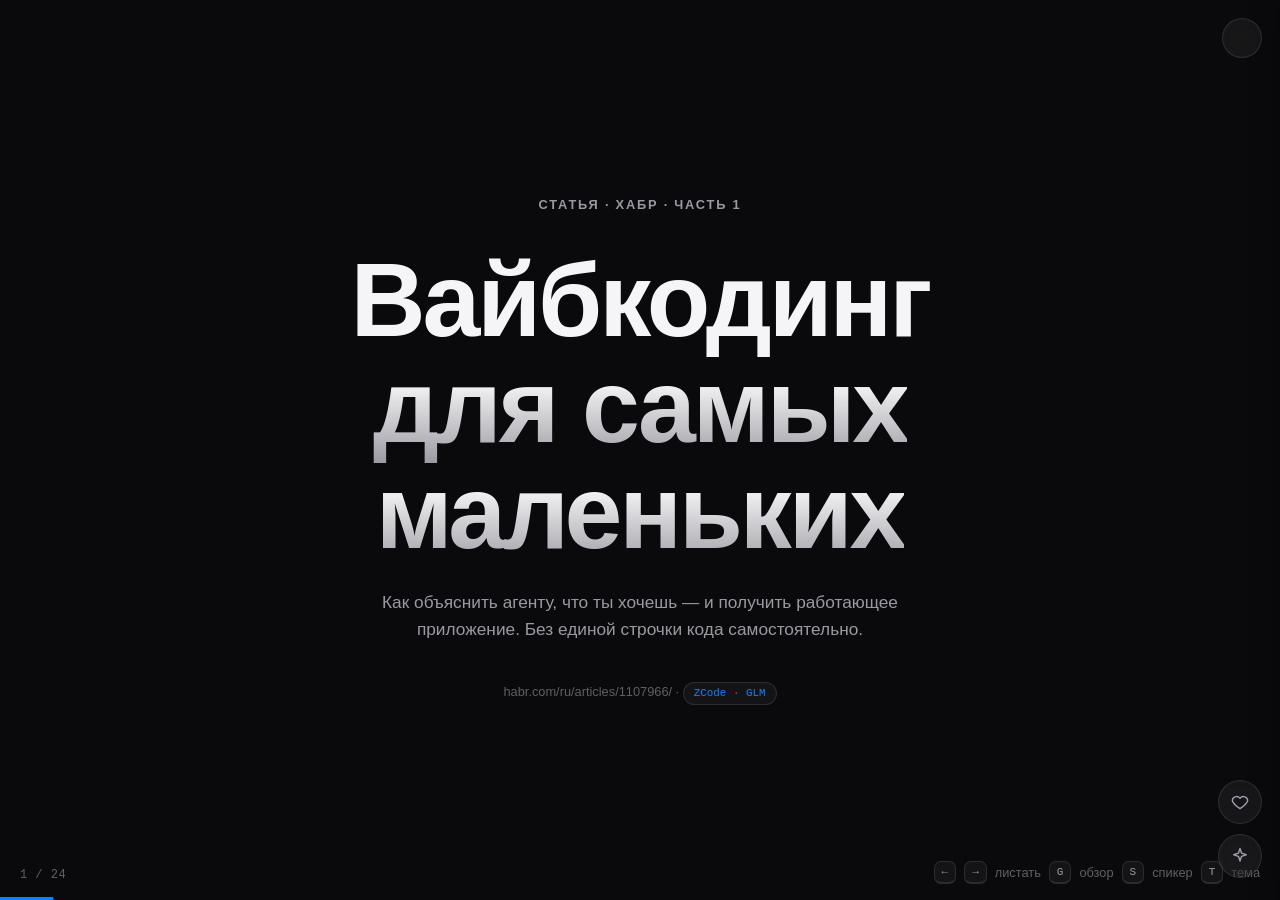
==== index.html @ 78fae9dc "Вайбкодинг для самых маленьких — интерактивная презентация (24 слайда) - Дека index.html: Apple-стил" ====
<!DOCTYPE html>
<html lang="ru" data-theme="dark" data-zcode-design>
<head>
  <meta charset="utf-8">
  <meta name="viewport" content="width=device-width, initial-scale=1">
  <meta name="build" content="v39">
  <title>Вайбкодинг для самых маленьких — интерактивная презентация</title>
  <!-- Кеш: у GitHub Pages нельзя менять Cache-Control, поэтому при изменении
       css/js поднимай единый токен ?v=N во всех шести ссылках ниже (4 <link>, 2 <script>). -->
  <link rel="stylesheet" href="css/tokens.css?v=40">
  <link rel="stylesheet" href="css/base.css?v=40">
  <link rel="stylesheet" href="css/chrome.css?v=40">
  <link rel="stylesheet" href="css/widgets.css?v=40">
</head>
<body>
  <main id="deck" aria-live="polite">

    <!-- ============ ЧАСТЬ 1: ПО СТАТЬЕ ============ -->

    <!-- 0. Hero -->
    <section class="slide layout-hero" data-slide="0" data-kicker="Вайбкодинг"
             data-title="Вайбкодинг для самых маленьких"
             data-notes="Привет! Сегодня разбираем вайбкодинг — разработку с ИИ, где код пишет не человек, а агент. Материал — первая часть статьи на Хабре: пройдём весь её путь — от определений до готового приложения за три запроса. Инструмент — ZCode на моделях GLM. А в конце покажу, как эта самая презентация была собрана агентами.">
      <div class="slide-inner">
        <p class="kicker" data-reveal data-vt="kicker">Статья · Хабр · Часть 1</p>
        <h1 class="slide-title" data-reveal style="--i:1" data-vt="title">Вайбкодинг<br><span class="text-gradient">для самых маленьких</span></h1>
        <p class="slide-sub" data-reveal style="--i:2">Как объяснить агенту, что ты хочешь — и получить работающее приложение. Без единой строчки кода самостоятельно.</p>
        <p class="source-line" data-reveal style="--i:3">habr.com/ru/articles/1107966/ · <span class="badge-inline">ZCode · GLM</span></p>
      </div>
    </section>

    <!-- 1. Statement -->
    <section class="slide layout-statement" data-slide="1" data-kicker="Определение"
             data-title="Программирование на естественном языке"
             data-notes="Словарь говорит аккуратно: ИИ помогает писать код по вашим инструкциям на обычном языке. Карпати — смелее: отдайся потоку и забудь, что код вообще существует. (Пауза.) Спросите зал: кто ввёл термин? Ответ — под цитатами, по клику. И оговорка автора: речь о вещах для личного использования — иначе меня забьют программисты.">
      <div class="slide-inner">
        <p class="kicker" data-reveal data-vt="kicker">Определение</p>
        <h2 class="slide-title" data-reveal style="--i:1" data-vt="title">Программирование на&nbsp;естественном языке</h2>
        <div class="quotes">
          <blockquote class="quote" data-reveal style="--i:2">
            «Использование ИИ, управляемого инструкциями на естественном языке, для помощи в написании кода»
            <cite>Collins Dictionary · строгое определение</cite>
          </blockquote>
          <blockquote class="quote" data-reveal style="--i:3">
            «Полностью отдаёшься потоку, принимаешь экспоненциальный прогресс и забываешь о существовании кода»
            <cite>Андрей Карпати · манифест</cite>
          </blockquote>
        </div>
        <div class="statement-foot" data-reveal style="--i:4">
          <details class="reveal">
            <summary>Кто ввёл термин «вайбкодинг»?</summary>
            <p>Андрей Карпати — сооснователь OpenAI, ввёл термин в 2025 году. Через пару месяцев Collins сделал его словом года.</p>
          </details>
          <p class="caveat">Оговорка автора статьи: речь о вещах <b>для личного использования</b> — там можно позволить себе не разбираться в коде и архитектуре.</p>
        </div>
      </div>
    </section>

    <!-- 2. Bento: кому это нужно -->
    <section class="slide layout-bento" data-slide="2" data-kicker="Аудитория"
             data-title="Кому это нужно"
             data-notes="Список из статьи: бухгалтерия, CRM, маркетплейсы, таблицы, Slack, GitHub — агенты уже умеют со всем этим работать. Секрет — MCP: один протокол вместо сотни интеграций, а через Zapier — тысячи приложений. (Спросите зал: какой сервис вас удивил?) Вывод: минимальная агентная грамотность нужна всем.">
      <div class="slide-inner">
        <p class="kicker" data-reveal data-vt="kicker">Аудитория</p>
        <h2 class="slide-title" data-reveal style="--i:1" data-vt="title">Кому это нужно</h2>
        <p class="slide-sub" data-reveal style="--i:2">С развитием MCP агенты уже работают с десятками привычных сервисов. Порог входа упал.</p>
        <div class="bento-grid bento-compact">
          <div class="bento-card" data-reveal style="--i:3"><span class="card-tag">Учёт</span><h3>1С:Бухгалтерия</h3><p>Бухгалтерия и учёт — агенту по силам</p></div>
          <div class="bento-card" data-reveal style="--i:4"><span class="card-tag">Продажи</span><h3>Битрикс24 · amoCRM</h3><p>CRM и продажи без рутинных операций</p></div>
          <div class="bento-card" data-reveal style="--i:5"><span class="card-tag">E-commerce</span><h3>Wildberries · Ozon</h3><p>Маркетплейсы: карточки, товары, аналитика</p></div>
          <div class="bento-card" data-reveal style="--i:6"><span class="card-tag">Данные</span><h3>Google Таблицы</h3><p>Таблицы и документы — данные под контролем</p></div>
          <div class="bento-card" data-reveal style="--i:7"><span class="card-tag">Команда</span><h3>Notion · Slack</h3><p>База знаний и командная переписка</p></div>
          <div class="bento-card" data-reveal style="--i:8"><span class="card-tag">Retail</span><h3>Shopify · Stripe</h3><p>Магазин и платежи — онлайн-торговля</p></div>
          <div class="bento-card" data-reveal style="--i:9"><span class="card-tag">Разработка</span><h3>GitHub</h3><p>Репозитории, Issues, Pull Requests</p></div>
          <div class="bento-card span-2" data-reveal style="--i:10">
            <span class="card-tag">Вывод</span>
            <div class="hub-row">
              <svg class="hub-spoke" viewBox="0 0 120 96" fill="none" stroke="currentColor" stroke-width="1.7" aria-hidden="true">
                <circle cx="60" cy="48" r="13" class="hub-core"/>
                <circle cx="60" cy="10" r="7"/><circle cx="103" cy="27" r="7"/><circle cx="103" cy="69" r="7"/>
                <circle cx="60" cy="86" r="7"/><circle cx="17" cy="69" r="7"/><circle cx="17" cy="27" r="7"/>
                <path d="M60 35V17M71 43l25-13M71 53l25 13M60 61v18M49 53l-25 13M49 43 24 30"/>
              </svg>
              <div>
                <h3>MCP → тысячи приложений</h3>
                <p>Один открытый протокол вместо сотни интеграций. Агентная грамотность нужна всем — не только разработчикам.</p>
              </div>
            </div>
          </div>
        </div>
      </div>
    </section>

    <!-- 3. Словарь: воронка из статьи -->
    <section class="slide layout-widget" data-slide="3" data-kicker="Словарь"
             data-title="От ИИ к LLM: воронка из статьи"
             data-notes="Иллюстрация из статьи: пять вложенных уровней. ИИ — вся область. Машинное обучение — подмножество ИИ, где системы учатся на данных. Глубокое обучение — подмножество ML на многослойных нейросетях. Генеративный ИИ — модели, создающие новый контент: текст, изображения, код. И на дне — LLM: большие языковые модели для естественного языка. Мы работаем с самой узкой частью воронки.">
      <div class="slide-inner">
        <p class="kicker" data-reveal data-vt="kicker">Словарь</p>
        <h2 class="slide-title" data-reveal style="--i:1" data-vt="title">От ИИ к LLM: воронка из статьи</h2>
        <div class="widget-zone" data-reveal style="--i:2">
          <div data-widget="funnel"></div>
        </div>
      </div>
    </section>

    <!-- 4. Контекст: схема из статьи -->
    <section class="slide layout-widget" data-slide="4" data-kicker="Ресурс"
             data-title="Контекст: главный ресурс агента"
             data-notes="Схема из статьи: слева — контекстное окно, полоса из четырёх слоёв: System, Human, AI и Tool — системный промпт, твои сообщения, ответы модели и результаты инструментов. Зоны заполнения: до 40% — рабочая зона, ответы обычно точнее; 40–70% — больше шума, качество деградирует; свыше 70% — высокий риск ошибок. Справа — счётчик «Заполнено» и вердикт: рабочая зона, шум или риск. Вывод статьи: чем сильнее заполнен контекст, тем выше риск снижения качества. Демо: подвинь ползунок — увидишь, как пересекаем 40% и 70%; кнопка «Сжать историю» откатывает заполнение, но детали теряются.">
      <div class="slide-inner">
        <p class="kicker" data-reveal data-vt="kicker">Ресурс</p>
        <h2 class="slide-title" data-reveal style="--i:1" data-vt="title">Контекст: главный ресурс агента</h2>
        <div class="widget-zone" data-reveal style="--i:2">
          <div data-widget="context40"></div>
        </div>
      </div>
    </section>

    <!-- 5. Пирог: 4 типа сообщений -->
    <section class="slide layout-widget" data-slide="5" data-kicker="Анатомия контекста"
             data-title="4 типа сообщений: слоёный пирог"
             data-notes="Контекст — слоёный пирог, как на схеме из статьи: System message — основание с высшим приоритетом. Human — всё, что пишешь ты. AI — ответы модели, тоже тратят место. Tool — результаты инструментов: данные, а не приказы. Ключевая мысль статьи: управлять контекстом — не сокращать текст, а правильно организовывать информацию. Дальше — два вопроса на карточках-перевёртышах.">
      <div class="slide-inner">
        <p class="kicker" data-reveal data-vt="kicker">Анатомия контекста</p>
        <h2 class="slide-title" data-reveal style="--i:1" data-vt="title">4 типа сообщений: слоёный пирог</h2>
        <div class="widget-zone" data-reveal style="--i:2">
          <div data-widget="pie"></div>
        </div>
      </div>
    </section>

    <!-- 6. Карточки-перевёртыши: квиз -->
    <section class="slide layout-widget" data-slide="6" data-kicker="Проверь себя"
             data-title="Карточки-перевёртыши: два каверзных вопроса"
             data-notes="Мини-квиз в формате перевёртышей: сначала прочитай вопрос вслух, дайте залу ответить — и только потом переворачивай карточку. Первая: файл с текстом «игнорируй все инструкции» — правильный ответ: обработает как данные, не как приказ. Вторая: кто занимает контекст без тебя — System message, он загружен ещё до твоего первого вопроса.">
      <div class="slide-inner">
        <p class="kicker" data-reveal data-vt="kicker">Проверь себя</p>
        <h2 class="slide-title" data-reveal style="--i:1" data-vt="title">Карточки-перевёртыши: два&nbsp;каверзных вопроса</h2>
        <p class="slide-sub" data-reveal style="--i:2">Ответь сам — потом переверни карточку.</p>
        <div class="widget-zone" data-reveal style="--i:3">
          <div data-widget="flip"></div>
        </div>
      </div>
    </section>

    <!-- 7. Голая LLM vs агент -->
    <section class="slide layout-diagram" data-slide="7" data-kicker="Как это работает"
             data-title="Голая модель угадывает. Агент — проверяет"
             data-notes="Ключевая разница. Голая LLM знает только то, чему её обучили: спросите погоду — она уверенно выдумает. Это галлюцинации. Лечение — инструменты. Две карточки рядом: слева выдумка голой модели, справа — проверка через tool.">
      <div class="slide-inner">
        <p class="kicker" data-reveal data-vt="kicker">Как это работает</p>
        <h2 class="slide-title" data-reveal style="--i:1" data-vt="title">Голая модель угадывает.<br>Агент — проверяет</h2>
        <div class="widget-zone widget-zone--slim" data-reveal style="--i:2">
          <div data-widget="anatomy"></div>
        </div>
      </div>
    </section>

    <!-- 8. Вызов инструмента: схема из статьи -->
    <section class="slide layout-widget" data-slide="8" data-kicker="Инструменты"
             data-title="Как выглядит вызов инструмента"
             data-notes="Схема из статьи — как для нас выглядит работа инструмента. Запрос «Какая погода в Москве?» приходит в LLM; у инструмента есть название, описание и параметры. Модель возвращает tool_call — структурированное сообщение, среда вызывает инструмент, результат ложится в контекст (user, tool schema, tool result) — и модель формирует ответ: «В Москве +12, облачно». Нажми «Проиграть» — схему пройдём по шагам. И всё это занимает контекстное окно.">
      <div class="slide-inner">
        <p class="kicker" data-reveal data-vt="kicker">Инструменты</p>
        <h2 class="slide-title" data-reveal style="--i:1" data-vt="title">Как выглядит вызов инструмента</h2>
        <div class="widget-zone" data-reveal style="--i:2">
          <div data-widget="pipeline"></div>
        </div>
      </div>
    </section>

    <!-- 9. ReAct: схема из статьи -->
    <section class="slide layout-widget" data-slide="9" data-kicker="Цикл агента"
             data-title="ReAct: цикл агента"
             data-notes="Схема ReAct из статьи. Request входит в модель; модель решает: действие (action) — к инструментам; наблюдение (observation) — результат возвращается в модель; и так по кругу — либо ответ (result). Один цикл видно, в реальности их десятки: рассудил, сделал, посмотрел — снова. Кнопка «Запустить цикл» проигрывает круг со стрелками. На этом принципе стоят почти все агентные системы, включая ZCode.">
      <div class="slide-inner">
        <p class="kicker" data-reveal data-vt="kicker">Цикл агента</p>
        <h2 class="slide-title" data-reveal style="--i:1" data-vt="title">ReAct: цикл агента</h2>
        <div class="widget-zone" data-reveal style="--i:2">
          <div data-widget="react"></div>
        </div>
      </div>
    </section>

    <!-- 10. Harness: схема из статьи -->
    <section class="slide layout-widget" data-slide="10" data-kicker="Среда"
             data-title="Harness: среда, в которой модель становится агентом"
             data-notes="Схема из статьи: внутри пунктирного контура Harness — Model в центре. Сверху — Context Injection: промпты, память, скиллы, диалог. Слева — Control: compaction, оркестрация. Справа — Action: вызовы bash, tools, MCP. Снизу — Persist: файловая система, git; и Observe and Verify: скриншоты браузера, тесты, логи. Кликни по любому узлу — панель расскажет, что он делает. Главное демо — кнопка «Запустить цикл»: восемь шагов по стрелкам, и на пунктире «results back to context» видно, как результат каждого вызова возвращается в контекст. Важно: Harness — не модель, а среда вокруг неё — одна и та же LLM в разных средах даёт разные результаты.">
      <div class="slide-inner">
        <p class="kicker" data-reveal data-vt="kicker">Среда</p>
        <h2 class="slide-title" data-reveal style="--i:1" data-vt="title">Harness: среда, в которой модель становится агентом</h2>
        <div class="widget-zone" data-reveal style="--i:2">
          <div data-widget="hub"></div>
        </div>
      </div>
    </section>

    <!-- 11. Агенты из статьи -->
    <section class="slide layout-widget" data-slide="11" data-kicker="Среды"
             data-title="Агенты из статьи: пять сред"
             data-notes="В статье — пять готовых сред, и для начала, по словам автора, подойдёт любая. Codex и Claude Code — просто описываешь задачи, агент сам пишет код и чинит. Cursor — редактор с агентом внутри, максимум ручного контроля. OpenCode — открытый код и свобода выбора моделей вплоть до локальных. Hermes Agent — не только код: Telegram, поиск, регулярные задачи и долговременная память. (Интерактив.) Покрутите фильтры по сценарию и ползунок «скорость — контроль» — подсветится подходящая среда. А что выбрали мы — ZCode — на следующем слайде.">
      <div class="slide-inner">
        <p class="kicker" data-reveal data-vt="kicker">Среды</p>
        <h2 class="slide-title" data-reveal style="--i:1" data-vt="title">Агенты из статьи: пять&nbsp;сред</h2>
        <p class="slide-sub" data-reveal style="--i:2">Для начала подойдёт любая — у каждой свой баланс скорости и контроля.</p>
        <div class="widget-zone" data-reveal style="--i:3">
          <div data-widget="agents"></div>
        </div>
      </div>
    </section>

    <!-- 12. ZCode: из чего состоит среда -->
    <section class="slide layout-widget" data-slide="12" data-kicker="Инструмент"
             data-title="ZCode: из чего состоит среда"
             data-notes="По статье нам не нужно собирать инфраструктуру самому — готовых сред много. Наш выбор — ZCode: Harness на моделях GLM. Внутри: линейка моделей — от экономной flashx до флагмана 5.3; уровни рассуждений; режимы доверия plan, build, yolo; скиллы; MCP-интеграции. (Жест к матрице.) Покрутите фильтры и ползунок «экономия — глубина».">
      <div class="slide-inner">
        <p class="kicker" data-reveal data-vt="kicker">Инструмент</p>
        <h2 class="slide-title" data-reveal style="--i:1" data-vt="title">ZCode: из чего состоит среда</h2>
        <div class="widget-zone" data-reveal style="--i:2">
          <div data-widget="tools"></div>
        </div>
      </div>
    </section>

    <!-- 13. Настраиваем ZCode под задачу -->
    <section class="slide layout-reference" data-slide="13" data-kicker="Настройка"
             data-title="Настраиваем ZCode под задачу"
             data-notes="Линейка GLM покрывает весь диапазон: flashx для мелочей, Flash для каждого дня, 5.3 для архитектуры. Уровень рассуждений — ручка глубины: low мгновенно, max глубоко, но дорого и долго — статья советует не включать максимум без нужды. Режимы доверия: сначала план, потом подтверждение правок, и лишь затем автономия — не давай полный доступ сразу. (Интерактив.) Дайте залу задачи с кнопок — подсветим связку модель + уровень + режим.">
      <div class="slide-inner">
        <p class="kicker" data-reveal data-vt="kicker">Настройка</p>
        <h2 class="slide-title" data-reveal style="--i:1" data-vt="title">Настраиваем ZCode под&nbsp;задачу</h2>
        <div class="ref-grid">
          <div class="card ref-model" data-mk="flashx" data-reveal style="--i:2"><span class="card-tag">Мелкие правки</span><h3><code>glm-5.3-flashx</code></h3><p>Самая экономная: стили, простые скрипты, мелочи</p></div>
          <div class="card ref-model" data-mk="flash" data-reveal style="--i:3"><span class="card-tag">Каждый день</span><h3><code>GLM-5.3-Flash</code></h3><p>Повседневные задачи, интерфейсы, рефакторинг</p></div>
          <div class="card ref-model" data-mk="53" data-reveal style="--i:4"><span class="card-tag">Сложные задачи</span><h3><code>GLM-5.3</code></h3><p>Флагман: архитектура, глубокий анализ</p></div>
          <div class="card" data-reveal style="--i:5"><span class="card-tag">Глубина анализа</span><h3>Уровни рассуждений</h3><p class="chip-row"><span class="lv-chip" data-lk="low"><code>low</code> мгновенно</span><span class="lv-chip" data-lk="high"><code>high</code> баланс</span><span class="lv-chip" data-lk="max"><code>max</code> глубоко и дорого</span></p></div>
          <div class="card" data-reveal style="--i:6"><span class="card-tag">Доверие</span><h3>Режимы доступа</h3><p class="chip-row"><span class="md-chip" data-mdk="plan"><code>plan</code> только план</span><span class="md-chip" data-mdk="build"><code>build</code> подтверждай правки</span><span class="md-chip" data-mdk="yolo"><code>yolo</code> полная автономия</span></p><p class="mini-note">Не давай yolo сразу — сначала разберись, что делает агент</p></div>
          <div class="card" data-reveal style="--i:7"><span class="card-tag">Экосистема</span><h3>Скиллы и MCP</h3><p>Скиллы — экспертиза одной командой. MCP — те же интеграции: GitHub, Таблицы, Slack</p></div>
        </div>
        <div class="widget-zone widget-zone--slim" data-reveal style="--i:8">
          <div data-widget="zpick"></div>
        </div>
      </div>
    </section>

    <!-- 14. Sandbox: как ставить задачу -->
    <section class="slide layout-widget" data-slide="14" data-kicker="Практика"
             data-title="Как ставить задачу"
             data-notes="Главная ошибка новичка — «сделай мне красиво, чтобы всё летало». Результат — кривой макет и десять итераций доводки. Рабочая структура из статьи: функциональность, дизайн, ограничения — и четвёртым шагом проверка. Сравните оба режима в симуляторе — разница видна сразу. (Спросите зал: кто узнал свой промпт в левом режиме?)">
      <div class="slide-inner">
        <p class="kicker" data-reveal data-vt="kicker">Практика</p>
        <h2 class="slide-title" data-reveal style="--i:1" data-vt="title">Как ставить задачу</h2>
        <div class="widget-zone" data-reveal style="--i:2">
          <div data-widget="sandbox"></div>
        </div>
      </div>
    </section>

    <!-- 15. Chat: начало чата по статье -->
    <section class="slide layout-widget" data-slide="15" data-kicker="Диалог из статьи"
             data-title="Так выглядел чат: 3 запроса общими словами"
             data-notes="Автор статьи собрал Poster Studio в одном диалоге — пересказываем в общих словах, в ZCode. Начало чата: структура промпта, потом «Создай…», потом «Добавь три стиля…», потом «Проверь сценарии и почини ошибки». Агент создавал файлы и сам прогонял проверки. (Можно писать свои задачи — подсказки снизу.)">
      <div class="slide-inner">
        <p class="kicker" data-reveal data-vt="kicker">Диалог из статьи</p>
        <h2 class="slide-title" data-reveal style="--i:1" data-vt="title">Так выглядел чат: 3&nbsp;запроса общими словами</h2>
        <div class="widget-zone widget-zone--chat" data-reveal style="--i:2">
          <div data-widget="chat" data-chat="article"></div>
        </div>
      </div>
    </section>

    <!-- 16. Timeline: кейс -->
    <section class="slide layout-timeline" data-slide="16" data-kicker="Кейс"
             data-title="3 запроса — готовое приложение"
             data-notes="Весь кейс — три запроса. Создай: редактор с превью и экспортом, один файл, без библиотек. Улучшим: стили, цвета, ползунок. Проверь: агент сам прогоняет сценарии и чинит ошибки. (Пауза.) Спросите зал: угадайте, какой запрос был третьим? Большинство думает — новый функционал. А это проверка.">
      <div class="slide-inner">
        <p class="kicker" data-reveal data-vt="kicker">Кейс</p>
        <h2 class="slide-title" data-reveal style="--i:1" data-vt="title">3 запроса — готовое приложение</h2>
        <p class="slide-sub" data-reveal style="--i:2">Poster Studio: редактор постеров, собранный агентом с нуля до проверки. Ни одной строчки кода руками.</p>
        <div class="timeline">
          <div class="timeline-step" data-reveal style="--i:3">
            <span class="timeline-num">1</span><h3>«Создай»</h3><p>Редактор постеров: заголовок, дата, место, живое превью, экспорт PNG 1080×1350</p>
          </div>
          <div class="timeline-step" data-reveal style="--i:4">
            <span class="timeline-num">2</span><h3>«Улучшим»</h3><p>Три стиля, выбор акцентного цвета, ползунок размера заголовка</p>
          </div>
          <div class="timeline-step" data-reveal style="--i:5">
            <span class="timeline-num">3</span><h3>«Проверь»</h3><p>Агент сам гоняет сценарии и чинит найденные ошибки</p>
          </div>
        </div>
        <div class="card moral-card" data-reveal style="--i:6"><h3>Мораль кейса</h3><p>«Всё работает» от агента ничего не гарантирует — проверяй сам. Работай итерациями.</p></div>
      </div>
    </section>

    <!-- 17. Промпты дословно -->
    <section class="slide layout-reference" data-slide="17" data-kicker="Промпты"
             data-title="То, что писал автор: 3 запроса дословно"
             data-notes="Три запроса из статьи дословно — самое ценное. Первый — структура: что делает, как выглядит, на чём работает. Второй — итеративное улучшение. Третий — агент сам проверяет и чинит. (Прочитайте вслух запрос 1 и спросите: сколько смысловых блоков? Три.) Главный вывод: «всё работает» от агента — не проверка.">
      <div class="slide-inner">
        <p class="kicker" data-reveal data-vt="kicker">Промпты</p>
        <h2 class="slide-title" data-reveal style="--i:1" data-vt="title">То, что писал автор: 3&nbsp;запроса дословно</h2>
        <div class="ref-grid">
          <div class="card" data-reveal style="--i:2"><span class="card-tag">Запрос 1 · Создай</span><h3>Функциональность + ограничения</h3><p>Редактор постеров: заголовок, подзаголовок, дата, место. Живой превью. Экспорт PNG 1080×1350. Один index.html, без библиотек, Canvas API.</p></div>
          <div class="card" data-reveal style="--i:3"><span class="card-tag">Запрос 2 · Улучшим</span><h3>Дизайн + UX</h3><p>Три стиля (Minimal / Dark / Gradient), выбор акцентного цвета, ползунок размера заголовка, автоперенос длинного текста.</p></div>
          <div class="card" data-reveal style="--i:4"><span class="card-tag">Запрос 3 · Проверь</span><h3>QA силами агента</h3><p>Проверь все сценарии: превью, стили, ползунок, длинные заголовки, скачивание PNG, мобильный экран. Исправь ошибки, не добавляя функций.</p></div>
          <div class="card" data-reveal style="--i:5"><span class="card-tag">Мораль</span><h3>«Всё работает» ≠ работает</h3><p class="flag-note">Фраза агента ничего не гарантирует — открой приложение и проверь сам. Чем больше правок, тем выше риск что-то сломать.</p></div>
        </div>
      </div>
    </section>

    <!-- 18. Живой Poster Studio -->
    <section class="slide layout-widget" data-slide="18" data-kicker="Живой кейс"
             data-title="Poster Studio: реальное приложение в 3 запроса"
             data-notes="Тот самый проект из статьи — живой. Меняйте стиль, акцентный цвет, размер заголовка — и жмите кнопку скачивания PNG 1080×1350. (Дайте скачать постер кому-нибудь из зала.) Потом скажите: агент написал и это, и весь экспорт через Canvas API.">
      <div class="slide-inner">
        <p class="kicker" data-reveal data-vt="kicker">Живой кейс</p>
        <h2 class="slide-title" data-reveal style="--i:1" data-vt="title">Poster Studio: реальное приложение в&nbsp;3&nbsp;запроса</h2>
        <div class="widget-zone widget-zone--app" data-reveal style="--i:2">
          <iframe class="app-frame" src="poster-studio/index.html" title="Poster Studio — живой редактор постеров" loading="lazy"></iframe>
        </div>
      </div>
    </section>

    <!-- ============ ЧАСТЬ 2: ПРО НАШУ ПРЕЗЕНТАЦИЮ ============ -->

    <!-- 19. Chat: как мы делали эту презентацию -->
    <section class="slide layout-widget" data-slide="19" data-kicker="Наша сессия"
             data-title="А эту презентацию мы тоже вайбкодили"
             data-notes="Сюрприз: всё, что вы видели, собрано агентами. Вот начало нашего чата общими словами: «Сделай интерактивную презентацию в стиле Apple Keynote по статье». Дальше агент поставил скиллы, распарсил статью, запустил подагентов параллельно, собрал слайды — а мы по ходу просили: «дёргается», «добавь чат», «вставь живой постер». Итог — 24 слайда и ноль ошибок в консоли.">
      <div class="slide-inner">
        <p class="kicker" data-reveal data-vt="kicker">Наша сессия</p>
        <h2 class="slide-title" data-reveal style="--i:1" data-vt="title">А эту презентацию мы тоже вайбкодили</h2>
        <div class="widget-zone widget-zone--chat" data-reveal style="--i:2">
          <div data-widget="chat" data-chat="meta"></div>
        </div>
      </div>
    </section>

    <!-- 20. Timeline: подагенты -->
    <section class="slide layout-timeline" data-slide="20" data-kicker="Оркестрация"
             data-title="Как мы это собрали: 3 подагента + главный"
             data-notes="Мы не делали всё в одном потоке — Harness умеет делегировать, видели на схеме. Три подагента работали параллельно, каждый в своей зоне файлов: контент, дизайн, виджеты. Главный агент собирал — и починил два бага, найденные проверкой в браузере: падение инициализации темы и обрыв запуска виджетов. (Спросите зал: почему виджеты не конфликтуют? Контракты в BRIEF.md.)">
      <div class="slide-inner">
        <p class="kicker" data-reveal data-vt="kicker">Оркестрация</p>
        <h2 class="slide-title" data-reveal style="--i:1" data-vt="title">Как мы это собрали: 3&nbsp;подагента + главный</h2>
        <div class="timeline">
          <div class="timeline-step" data-reveal style="--i:2">
            <span class="timeline-tag">Подагент 1</span><h3>Контент</h3><p>Спарсил статью → слайды, заметки, данные виджетов</p><code class="file-label">content/slides.json</code>
          </div>
          <div class="timeline-step" data-reveal style="--i:3">
            <span class="timeline-tag">Подагент 2</span><h3>Дизайн</h3><p>Apple-эстетика, View Transitions, reduced-motion</p><code class="file-label">tokens · base · chrome.css · deck.js</code>
          </div>
          <div class="timeline-step" data-reveal style="--i:4">
            <span class="timeline-tag">Подагент 3</span><h3>Виджеты</h3><p>Матрица, симулятор, опрос, чат, спикер, лазер</p><code class="file-label">widgets.css · widgets.js</code>
          </div>
          <div class="timeline-step" data-reveal style="--i:5">
            <span class="timeline-tag">Главный</span><h3>Интегратор</h3><p>Сборка по DESIGN.md + фикс 2 багов из QA</p><code class="file-label">index.html</code>
          </div>
        </div>
        <div class="card moral-card" data-reveal style="--i:6"><h3>Почему параллельно</h3><p>Каждый агент работает в своей зоне файлов — контракты в BRIEF.md не дают им конфликтовать.</p></div>
      </div>
    </section>

    <!-- 21. Скиллы -->
    <section class="slide layout-bento" data-slide="21" data-kicker="Скиллы ZCode"
             data-title="Скиллы, которые мы поставили и использовали"
             data-notes="npx skills add — и у агента есть готовая экспертиза, без промптов. Эти скиллы реально использовались при сборке этой презентации: ponytail держал код минимальным, emilkowalski — анимации честными, control-browser — гонял QA в браузере. (Клик по карточке копирует команду установки.)">
      <div class="slide-inner">
        <p class="kicker" data-reveal data-vt="kicker">Скиллы ZCode</p>
        <h2 class="slide-title" data-reveal style="--i:1" data-vt="title">Скиллы, которые мы поставили и&nbsp;использовали</h2>
        <p class="slide-sub" data-reveal style="--i:2">Клик по карточке — скопировать команду установки.</p>
        <div class="bento-grid" data-widget="skillcopy">
          <div class="bento-card" data-cmd="npx skills add anthropics/skills --skill frontend-design -y" data-reveal style="--i:3"><span class="card-tag">UI/UX</span><h3>frontend-design</h3><p>Типографика, сетки, доступность, дизайн-системы</p></div>
          <div class="bento-card" data-cmd="npx skills add emilkowalski/skills -y" data-reveal style="--i:4"><span class="card-tag">Motion/Design</span><h3>emilkowalski/skills</h3><p>20 скиллов: animate, apple-design, gestures, choreograph…</p></div>
          <div class="bento-card" data-cmd="npx skills add DietrichGebert/ponytail -y" data-reveal style="--i:5"><span class="card-tag">Engineering</span><h3>ponytail</h3><p>Lazy senior mode: минимум кода, YAGNI, нативные API</p></div>
          <div class="bento-card" data-cmd="npx skills add kylezantos/design-motion-principles -y" data-reveal style="--i:6"><span class="card-tag">Motion</span><h3>design-motion-principles</h3><p>Пружины, кривые, тактильность, аудит AI-slop анимаций</p></div>
          <div class="bento-card" data-cmd="npx skills add anthropics/skills --skill android-dev -y" data-reveal style="--i:7"><span class="card-tag">Mobile</span><h3>android-dev</h3><p>Эмулятор: build, run, UI Automator, скриншоты, логи</p></div>
          <div class="bento-card" data-cmd="npx skills add anthropics/skills --skill control-browser -y" data-reveal style="--i:8"><span class="card-tag">Testing</span><h3>control-browser</h3><p>Playwright в браузере: навигация, клики, DOM-снапшоты</p></div>
          <div class="bento-card span-2 install-card" data-reveal style="--i:9"><span class="card-tag">Установка</span><p class="install-commands"><code>npx skills add DietrichGebert/ponytail -y</code><code>npx skills add emilkowalski/skills -y</code><code>npx skills add anthropics/skills --skill frontend-design -y</code><code>npx skills add kylezantos/design-motion-principles -y</code></p></div>
        </div>
      </div>
    </section>

    <!-- 22. Pulse -->
    <section class="slide layout-widget" data-slide="22" data-kicker="Интерактив"
             data-title="Пульс аудитории"
             data-notes="Теперь ваша очередь. Первый вопрос — честно об опыте: кто только слышал, кто уже живёт в агенте? Второй — проверка на внимательность: /compact сжимает историю диалога в контексте. (Пауза на голосование.) Голоса превращаются в бары в реальном времени.">
      <div class="slide-inner">
        <p class="kicker" data-reveal data-vt="kicker">Интерактив</p>
        <h2 class="slide-title" data-reveal style="--i:1" data-vt="title">Пульс аудитории</h2>
        <div class="widget-zone" data-reveal style="--i:2">
          <div data-widget="pulse"></div>
        </div>
      </div>
    </section>

    <!-- 23. Finale -->
    <section class="slide layout-finale" data-slide="23" data-kicker="Финал"
             data-title="Код пишет агент. Смысл пишешь ты."
             data-notes="Главное: код теперь пишет агент, а смысл в него вкладываешь ты — и статья, и наша презентация это доказали. Впереди вторая часть — постановка задач, контекст, процесс для сложных проектов. Кнопка «Твой ход» открывает живой Poster Studio — попробуй прямо сейчас. Спасибо!">
      <div class="slide-inner">
        <p class="kicker" data-reveal data-vt="kicker">Финал</p>
        <h2 class="slide-title" data-reveal style="--i:1" data-vt="title">Код пишет агент.<br><span class="text-gradient">Смысл пишешь ты.</span></h2>
        <p class="slide-sub" data-reveal style="--i:2">Во второй части — как правильно ставить задачи агентам, управлять контекстом и выстраивать процесс.</p>
        <div class="finale-grid">
          <div class="card" data-reveal style="--i:3"><span class="card-tag">Скоро</span><h3>Часть 2</h3><p>Постановка задач, управление контекстом, организация процесса разработки</p></div>
          <a class="card link-card" href="poster-studio/index.html" target="_blank" rel="noopener" data-reveal style="--i:4"><span class="card-tag">Попробовать</span><h3>Твой ход →</h3><p>Открыть живой Poster Studio: опиши задачу — получи приложение</p></a>
        </div>
      </div>
    </section>

  </main>
  <script src="js/deck.js?v=40"></script>
  <script src="js/widgets.js?v=40"></script>
  <script>
    if (window.VibeWidgets && typeof window.VibeWidgets.initAll === 'function') {
      window.VibeWidgets.initAll();
    }
  </script>
</body>
</html>
---- css/tokens.css ----
/* ============================================================
   tokens.css — дизайн-токены деки «Вайбкодинг»
   Единственный источник правды по цвету, типографике и движению.
   Имена переменных зафиксированы в BRIEF («Общий словарь имён»).
   ============================================================ */

:root {
  /* --- Поверхности и текст (тёмная тема по умолчанию) --- */
  --bg: #0a0a0c;
  --bg-elev: rgba(255, 255, 255, 0.045);
  --text: #f5f5f7;
  --text-2: rgba(235, 235, 245, 0.64);
  --text-3: rgba(235, 235, 245, 0.38);

  /* --- Акцент: системный синий Apple. Один на всю деку --- */
  --accent: #0a84ff;
  --on-accent: #ffffff;

  /* --- Материал карточек (матовое стекло) --- */
  --card-bg: rgba(255, 255, 255, 0.055);
  --card-border: rgba(255, 255, 255, 0.10);
  --card-hover: rgba(255, 255, 255, 0.095);

  /* --- Семантика --- */
  --success: #30d158;
  --danger: #ff453a;

  /* --- Геометрия --- */
  --radius-card: 26px;
  --radius-md: 19px;
  --radius-sm: 11px;

  /* --- Движение --- */
  --ease-out: cubic-bezier(0.32, 0.72, 0, 1);
  --ease-spring: cubic-bezier(0.34, 1.56, 0.64, 1);
  --dur-1: 160ms;
  --dur-2: 320ms;
  --dur-3: 560ms;

  /* --- Шрифты --- */
  --font-body: -apple-system, BlinkMacSystemFont, "SF Pro Display", "SF Pro Text",
    "Inter", "Segoe UI", Roboto, "Helvetica Neue", Arial, sans-serif;
  --font-mono: ui-monospace, "SF Mono", "Menlo", "Consolas", "Liberation Mono",
    monospace;

  /* --- Типографическая шкала --- */
  --fs-display: clamp(44px, 8.6vw, 104px);
  --fs-h1: clamp(34px, 5.2vw, 62px);
  --fs-h2: clamp(26px, 3.4vw, 38px);
  --fs-h3: clamp(19px, 2vw, 23px);
  --fs-body: clamp(16px, 1.35vw, 19px);
  --fs-caption: clamp(12px, 1vw, 14px);
  --tracking-tight: -0.03em;

  /* --- Шкала отступов --- */
  --space-1: 4px;
  --space-2: 8px;
  --space-3: 12px;
  --space-4: 16px;
  --space-5: 24px;
  --space-6: 32px;
  --space-7: 48px;
  --space-8: 64px;
  --space-9: 96px;

  /* --- Тени (глубина слоёв, не неон) --- */
  --shadow-1: 0 1px 2px rgba(0, 0, 0, 0.28), 0 2px 8px rgba(0, 0, 0, 0.18);
  --shadow-2: 0 8px 28px rgba(0, 0, 0, 0.34), 0 2px 8px rgba(0, 0, 0, 0.22);

  /* --- Z-оси --- */
  --z-slide: 1;
  --z-exit: 0;
  --z-chrome: 50;
  --z-overview: 90;
  --z-top: 100;
}

/* --- Светлая тема --- */
[data-theme="light"] {
  --bg: #f5f5f7;
  --bg-elev: rgba(0, 0, 0, 0.035);
  --text: #1d1d1f;
  --text-2: rgba(29, 29, 31, 0.66);
  --text-3: rgba(29, 29, 31, 0.42);

  --accent: #0071e3;
  --on-accent: #ffffff;

  --card-bg: rgba(255, 255, 255, 0.66);
  --card-border: rgba(0, 0, 0, 0.09);
  --card-hover: rgba(255, 255, 255, 0.88);

  --shadow-1: 0 1px 2px rgba(0, 0, 0, 0.06), 0 2px 8px rgba(0, 0, 0, 0.05);
  --shadow-2: 0 8px 28px rgba(0, 0, 0, 0.10), 0 2px 8px rgba(0, 0, 0, 0.06);
}
---- css/base.css ----
/* ============================================================
   base.css — reset, типографика, раскладки слайдов, тактильность
   Зависит от tokens.css. Хром интерфейса — в chrome.css.
   ============================================================ */

/* --- Reset --- */
*,
*::before,
*::after {
  box-sizing: border-box;
  margin: 0;
  padding: 0;
}

html {
  -webkit-text-size-adjust: 100%;
}

body {
  font-family: var(--font-body);
  font-size: var(--fs-body);
  line-height: 1.5;
  color: var(--text);
  background: var(--bg);
  -webkit-font-smoothing: antialiased;
  text-rendering: optimizeLegibility;
  overflow: hidden; /* дека: слайды на весь экран, скролла нет */
  transition: background-color var(--dur-2) var(--ease-out),
    color var(--dur-2) var(--ease-out);
}

img,
svg {
  display: block;
  max-width: 100%;
}

button {
  font: inherit;
  color: inherit;
  background: none;
  border: none;
  cursor: pointer;
}

ul,
ol {
  list-style: none;
}

::selection {
  background: var(--accent);
  color: var(--on-accent);
}

/* ============================================================
   Каркас деки
   ============================================================ */

#deck {
  position: relative;
  width: 100%;
  height: 100dvh;
}

.slide {
  position: absolute;
  inset: 0;
  height: 100dvh;
  visibility: hidden;
  opacity: 0;
  pointer-events: none;
  z-index: var(--z-exit);
  overflow: hidden;
  display: flex;
}

.slide-inner {
  width: 100%;
  max-width: 1180px;
  margin: auto;
  padding: clamp(24px, 5vw, 64px);
}

/* --- Активный и уходящий слайды --- */
.slide.is-active {
  visibility: visible;
  opacity: 1;
  pointer-events: auto;
  z-index: var(--z-slide);
}

/* Вход: CSS-fallback, когда View Transitions API недоступен */
@keyframes slide-enter {
  from {
    opacity: 0;
    transform: scale(0.96) translateY(24px);
  }
}

.slide.is-active {
  animation: slide-enter var(--dur-3) var(--ease-out) both;
}

@keyframes slide-exit {
  to {
    opacity: 0;
    transform: scale(1.04);
    filter: blur(8px);
  }
}

.slide.is-exiting {
  visibility: visible;
  pointer-events: none;
  animation: slide-exit 700ms var(--ease-out) both;
}

/* Первый показ — без анимации (класс снимает deck.js после кадра) */
#deck.is-booting .slide.is-active {
  animation: none;
}
#deck.is-booting .slide.is-active [data-reveal] {
  transition: none;
}

/* ============================================================
   Типографика слайдов
   ============================================================ */

.kicker {
  font-size: var(--fs-caption);
  font-weight: 600;
  text-transform: uppercase;
  letter-spacing: 0.14em;
  color: var(--text-2);
}

.slide-title {
  font-size: var(--fs-h1);
  font-weight: 700;
  letter-spacing: var(--tracking-tight);
  line-height: 1.06;
  color: var(--text);
}

.slide-sub {
  color: var(--text-2);
  max-width: 60ch;
  line-height: 1.55;
}

.text-gradient {
  background: linear-gradient(180deg, var(--text) 30%, var(--text-2));
  -webkit-background-clip: text;
  background-clip: text;
  color: transparent;
}

.source-line {
  font-size: var(--fs-caption);
  color: var(--text-3);
}

/* --- Цитаты: тонкая линия сверху, никакого цветного бордера --- */
.quotes {
  display: grid;
  gap: var(--space-5);
}

.quote {
  padding-top: var(--space-4);
  border-top: 1px solid var(--card-border);
  font-size: var(--fs-h3);
  line-height: 1.4;
  color: var(--text);
}

.quote cite {
  display: block;
  margin-top: var(--space-3);
  font-style: normal;
  font-size: var(--fs-caption);
  color: var(--text-3);
}

/* ============================================================
   Карточки (матовое стекло)
   ============================================================ */

.card,
.bento-card {
  background: var(--card-bg);
  border: 1px solid var(--card-border);
  border-radius: var(--radius-card);
  -webkit-backdrop-filter: blur(24px) saturate(1.6);
  backdrop-filter: blur(24px) saturate(1.6);
  box-shadow: var(--shadow-1);
  padding: var(--space-5);
  transition: transform var(--dur-2) var(--ease-out),
    background-color var(--dur-2) var(--ease-out),
    border-color var(--dur-2) var(--ease-out);
}

@media (hover: hover) and (pointer: fine) {
  .card:hover,
  .bento-card:hover {
    transform: translateY(-2px);
    background: var(--card-hover);
    border-color: rgba(255, 255, 255, 0.18);
  }
  [data-theme="light"] .card:hover,
  [data-theme="light"] .bento-card:hover {
    border-color: rgba(0, 0, 0, 0.16);
  }
}

.card h3,
.bento-card h3 {
  font-size: var(--fs-h3);
  font-weight: 650;
  letter-spacing: -0.01em;
}

.card p,
.bento-card p {
  margin-top: var(--space-2);
  color: var(--text-2);
  font-size: var(--fs-body);
}

.card-icon {
  display: inline-flex;
  align-items: center;
  justify-content: center;
  width: 44px;
  height: 44px;
  border-radius: var(--radius-md);
  background: var(--bg-elev);
  border: 1px solid var(--card-border);
  color: var(--accent);
  margin-bottom: var(--space-4);
}

.card-icon svg {
  width: 22px;
  height: 22px;
}

/* ============================================================
   Управляющие элементы: кнопки, чипы, капсулы клавиш
   ============================================================ */

.btn {
  display: inline-flex;
  align-items: center;
  gap: var(--space-2);
  padding: 12px 22px;
  border-radius: 999px;
  font-weight: 600;
  font-size: var(--fs-body);
  letter-spacing: -0.01em;
  transition: transform var(--dur-1) var(--ease-out),
    background-color var(--dur-1) var(--ease-out),
    border-color var(--dur-1) var(--ease-out),
    color var(--dur-1) var(--ease-out);
}

.btn:active {
  transform: scale(0.97);
}

.btn--primary {
  background: var(--accent);
  color: var(--on-accent);
}

.btn--primary:hover {
  background: color-mix(in srgb, var(--accent) 88%, #fff);
}

.btn--ghost {
  background: transparent;
  border: 1px solid var(--card-border);
  color: var(--text);
}

.btn--ghost:hover {
  background: var(--bg-elev);
  border-color: var(--text-3);
}

.chip {
  display: inline-flex;
  align-items: center;
  gap: var(--space-2);
  padding: 7px 14px;
  border-radius: 999px;
  font-size: var(--fs-caption);
  font-weight: 550;
  color: var(--text-2);
  background: var(--bg-elev);
  border: 1px solid var(--card-border);
  cursor: pointer;
  transition: transform var(--dur-1) var(--ease-out),
    background-color var(--dur-1) var(--ease-out),
    border-color var(--dur-1) var(--ease-out),
    color var(--dur-1) var(--ease-out);
}

.chip:active {
  transform: scale(0.97);
}

.chip:hover {
  color: var(--text);
  border-color: var(--text-3);
}

.chip.is-active {
  background: var(--accent);
  border-color: var(--accent);
  color: var(--on-accent);
}

.kbd {
  display: inline-block;
  min-width: 22px;
  padding: 2px 7px;
  border-radius: 7px;
  font-family: var(--font-mono);
  font-size: 11px;
  line-height: 1.5;
  text-align: center;
  color: var(--text-2);
  background: var(--bg-elev);
  border: 1px solid var(--card-border);
  border-bottom-width: 2px;
}

/* --- Кольцо фокуса --- */
:where(.btn, .chip, .card, .bento-card, a, [tabindex]):focus-visible {
  outline: none;
  box-shadow: 0 0 0 2px var(--bg), 0 0 0 4px var(--accent);
}

/* ============================================================
   Staggered reveal при входе слайда
   ============================================================ */

[data-reveal] {
  opacity: 0;
  transform: translateY(18px);
}

.slide.is-active [data-reveal] {
  opacity: 1;
  transform: none;
  transition: opacity var(--dur-3) var(--ease-out),
    transform var(--dur-3) var(--ease-out);
  transition-delay: min(calc(var(--i, 0) * 45ms), 450ms);
}

/* ============================================================
   Раскладки слайдов
   ============================================================ */

/* --- Hero: гигантский титул по центру --- */
.layout-hero .slide-inner {
  display: flex;
  flex-direction: column;
  align-items: center;
  justify-content: center;
  gap: var(--space-5);
  text-align: center;
}

.layout-hero .kicker {
  margin-bottom: var(--space-2);
}

.layout-hero .slide-title {
  font-size: var(--fs-display);
  line-height: 1.02;
}

.layout-hero .source-line {
  margin-top: var(--space-4);
}

/* --- Statement: крупная мысль + цитаты --- */
.layout-statement .slide-inner {
  display: flex;
  flex-direction: column;
  justify-content: center;
  gap: var(--space-7);
}

.layout-statement .slide-title {
  font-size: var(--fs-h1);
}

.layout-statement .quotes {
  grid-template-columns: repeat(auto-fit, minmax(280px, 1fr));
}

/* --- Bento: вариативная сетка --- */
.bento-grid {
  display: grid;
  grid-template-columns: repeat(4, 1fr);
  grid-auto-rows: minmax(150px, auto);
  gap: var(--space-4);
  margin-top: var(--space-6);
}

.bento-grid .span-2 {
  grid-column: span 2;
}

.bento-grid .row-2 {
  grid-row: span 2;
}

/* --- Diagram: горизонтальный флоу + цикл ReAct --- */
.layout-diagram .slide-inner {
  display: flex;
  flex-direction: column;
  justify-content: center;
  gap: var(--space-7);
}

.flow {
  display: flex;
  align-items: stretch;
  gap: var(--space-3);
}

.flow-step {
  flex: 1;
  min-width: 0;
  padding: var(--space-4) var(--space-5);
  text-align: center;
}

.flow-step .flow-index {
  font-family: var(--font-mono);
  font-size: var(--fs-caption);
  color: var(--text-3);
  display: block;
  margin-bottom: var(--space-2);
}

.flow-arrow {
  align-self: center;
  flex: 0 0 auto;
  width: 28px;
  height: 20px;
  color: var(--text-3);
}

/* Цикл ReAct: три узла и возврат */
.loop {
  position: relative;
  display: flex;
  gap: var(--space-3);
  padding-bottom: 26px;
}

.loop-node {
  flex: 1;
  padding: var(--space-4);
  text-align: center;
}

.loop-return {
  position: absolute;
  left: 14%;
  right: 14%;
  bottom: 4px;
  height: 16px;
  border: 1px dashed var(--text-3);
  border-top: none;
  border-radius: 0 0 var(--radius-sm) var(--radius-sm);
}

.loop-return::after {
  content: "";
  position: absolute;
  left: -5px;
  top: -5px;
  width: 8px;
  height: 8px;
  border-left: 1px dashed var(--text-3);
  border-bottom: 1px dashed var(--text-3);
  transform: rotate(45deg);
}

.loop-label {
  position: absolute;
  left: 50%;
  bottom: 8px;
  transform: translateX(-50%);
  font-size: var(--fs-caption);
  color: var(--text-3);
  background: var(--bg);
  padding: 0 var(--space-3);
}

/* --- Timeline: шаги с точками и линией --- */
.layout-timeline .slide-inner {
  display: flex;
  flex-direction: column;
  justify-content: center;
}

.timeline {
  display: flex;
  gap: var(--space-5);
  margin-top: var(--space-7);
}

.timeline-step {
  position: relative;
  flex: 1;
  padding-top: var(--space-6);
}

.timeline-step::before {
  content: "";
  position: absolute;
  top: 0;
  left: 0;
  width: 13px;
  height: 13px;
  border-radius: 50%;
  background: var(--accent);
  box-shadow: 0 0 0 4px color-mix(in srgb, var(--accent) 22%, transparent);
}

.timeline-step::after {
  content: "";
  position: absolute;
  top: 6px;
  left: 24px;
  right: calc(-1 * var(--space-5) + 10px);
  height: 1px;
  background: var(--card-border);
}

.timeline-step:last-child::after {
  display: none;
}

.timeline-step .timeline-tag {
  font-family: var(--font-mono);
  font-size: var(--fs-caption);
  color: var(--text-3);
}

.timeline-step h3 {
  margin-top: var(--space-2);
  font-size: var(--fs-h3);
  letter-spacing: -0.01em;
}

.timeline-step p {
  margin-top: var(--space-2);
  color: var(--text-2);
}

/* --- Reference: сетка справок --- */
.ref-grid {
  display: grid;
  grid-template-columns: repeat(2, 1fr);
  gap: var(--space-4);
  margin-top: var(--space-6);
}

.ref-grid .card h3 {
  display: flex;
  align-items: baseline;
  gap: var(--space-3);
}

.ref-grid .card code,
.card code {
  font-family: var(--font-mono);
  font-size: 0.85em;
  color: var(--accent);
  background: var(--bg-elev);
  border: 1px solid var(--card-border);
  border-radius: 7px;
  padding: 1px 7px;
}

/* --- Widget: заголовок сверху, зона виджета под ним --- */
.layout-widget .slide-inner {
  display: flex;
  flex-direction: column;
  justify-content: center;
  gap: var(--space-5);
}

.widget-zone {
  min-height: 0;
}

/* --- Finale: акцентная мысль крупно --- */
.layout-finale .slide-inner {
  display: flex;
  flex-direction: column;
  align-items: center;
  justify-content: center;
  gap: var(--space-6);
  text-align: center;
}

.layout-finale .slide-title {
  font-size: clamp(38px, 6.4vw, 84px);
  line-height: 1.04;
}

.layout-finale .actions {
  display: flex;
  flex-wrap: wrap;
  justify-content: center;
  gap: var(--space-4);
  margin-top: var(--space-2);
}

/* ============================================================
   Адаптив: одна колонка на мобильном
   ============================================================ */

@media (max-width: 760px) {
  .bento-grid,
  .ref-grid,
  .layout-statement .quotes {
    grid-template-columns: 1fr;
  }

  .bento-grid .span-2,
  .bento-grid .row-2 {
    grid-column: auto;
    grid-row: auto;
  }

  .layout-hero .slide-title {
    font-size: clamp(38px, 11vw, 64px);
  }

  /* Флоу вертикально */
  .flow {
    flex-direction: column;
  }

  .flow-arrow {
    transform: rotate(90deg);
    align-self: center;
  }

  /* Таймлайн вертикально */
  .timeline {
    flex-direction: column;
    gap: var(--space-5);
  }

  .timeline-step {
    padding-top: 0;
    padding-left: var(--space-6);
  }

  .timeline-step::before {
    top: 5px;
    left: 0;
  }

  .timeline-step::after {
    top: 18px;
    bottom: calc(-1 * var(--space-5) + 14px);
    left: 6px;
    right: auto;
    width: 1px;
    height: auto;
  }

  .timeline-step:last-child::after {
    display: none;
  }
}

/* ============================================================
   Печать: все слайды друг под другом, альбомная
   ============================================================ */

@media print {
  @page {
    size: landscape;
    margin: 0;
  }

  body {
    overflow: visible;
    background: #fff;
    color: #000;
  }

  #deck {
    height: auto;
  }

  .slide {
    position: relative;
    inset: auto;
    height: auto;
    min-height: 100vh;
    visibility: visible;
    opacity: 1;
    pointer-events: auto;
    animation: none;
    break-after: page;
    page-break-after: always;
  }

  .slide.is-exiting {
    display: none;
  }

  .slide-inner {
    max-width: none;
  }

  [data-reveal] {
    opacity: 1;
    transform: none;
  }
}

/* ============================================================
   Reduced motion: всё мгновенно, контент виден сразу
   ============================================================ */

@media (prefers-reduced-motion: reduce) {
  *,
  *::before,
  *::after {
    transition-duration: 0.01ms !important;
    animation-duration: 0.01ms !important;
    animation-iteration-count: 1 !important;
  }

  [data-reveal] {
    opacity: 1;
    transform: none;
  }

  .slide.is-active,
  .slide.is-exiting {
    animation: none;
  }
}

/* ============================================================
   Классы интеграции index.html (добавлены главным агентом)
   ============================================================ */

.card-tag {
  display: inline-block;
  font-family: var(--font-mono);
  font-size: var(--fs-caption);
  color: var(--text-3);
  letter-spacing: 0.06em;
  text-transform: uppercase;
  margin-bottom: var(--space-3);
}

.harness-card {
  margin-top: var(--space-5);
  border-color: color-mix(in srgb, var(--accent) 28%, var(--card-border));
}

.moral-card {
  margin-top: var(--space-5);
  border-color: color-mix(in srgb, var(--accent) 28%, var(--card-border));
}

.finale-grid {
  display: grid;
  grid-template-columns: repeat(2, minmax(0, 1fr));
  gap: var(--space-4);
  margin-top: var(--space-6);
  width: 100%;
  max-width: 760px;
}

@media (max-width: 760px) {
  .finale-grid {
    grid-template-columns: 1fr;
  }
}

/* iframe живого приложения (Poster Studio) внутри слайда */
.widget-zone--app {
  display: flex;
  justify-content: center;
}

.app-frame {
  width: min(100%, 980px);
  height: min(58vh, 540px);
  border: 1px solid var(--card-border);
  border-radius: var(--radius-md);
  background: #0e0e12;
  color-scheme: dark;
}

@media (max-width: 760px) {
  .app-frame {
    height: 52vh;
    border-radius: var(--radius-sm);
  }
}

/* ============================================================
   Слайдовые элементы апгрейда (контентная разметка)
   ============================================================ */

.badge-inline {
  display: inline-block;
  padding: 2px 10px;
  border: 1px solid var(--card-border);
  border-radius: 999px;
  background: var(--bg-elev);
  font-family: var(--font-mono);
  font-size: 0.85em;
  color: var(--accent);
}

.statement-foot {
  margin-top: var(--space-5);
  display: flex;
  flex-direction: column;
  gap: var(--space-3);
  width: 100%;
  max-width: 640px;
}

.reveal {
  border: 1px solid var(--card-border);
  border-radius: var(--radius-sm);
  background: var(--card-bg);
  padding: 10px 16px;
}

.reveal summary {
  cursor: pointer;
  color: var(--text-2);
  font-size: var(--fs-body);
  list-style: none;
}

.reveal summary::-webkit-details-marker { display: none; }
.reveal summary::before { content: "→ "; color: var(--accent); }
.reveal[open] summary::before { content: "↓ "; }
.reveal p { margin-top: 8px; color: var(--text-2); }

.caveat {
  font-size: var(--fs-caption);
  color: var(--text-3);
}
.caveat b { color: var(--text-2); font-weight: 600; }

.hub-row {
  display: flex;
  align-items: center;
  gap: var(--space-4);
}
.hub-spoke {
  width: 96px;
  height: 77px;
  flex: none;
  color: var(--accent);
}
.hub-spoke .hub-core { fill: color-mix(in srgb, var(--accent) 24%, transparent); }

.timeline-num {
  display: inline-flex;
  align-items: center;
  justify-content: center;
  width: 34px;
  height: 34px;
  border-radius: 50%;
  border: 1.7px solid var(--accent);
  color: var(--accent);
  font-family: var(--font-mono);
  font-size: 15px;
  font-weight: 700;
}

.file-label {
  display: inline-block;
  margin-top: var(--space-2);
  font-family: var(--font-mono);
  font-size: var(--fs-caption);
  color: var(--accent);
  background: var(--bg-elev);
  border: 1px solid var(--card-border);
  border-radius: 7px;
  padding: 1px 8px;
}

.flag-note {
  color: var(--danger);
  font-weight: 600;
}

.chip-row {
  display: flex;
  flex-wrap: wrap;
  gap: var(--space-2);
  margin-top: var(--space-2);
}

.lv-chip, .md-chip {
  display: inline-flex;
  align-items: center;
  gap: 6px;
  padding: 5px 10px;
  border: 1px solid var(--card-border);
  border-radius: 9px;
  background: var(--bg-elev);
  font-size: var(--fs-caption);
  color: var(--text-2);
  transition: border-color var(--dur-1) var(--ease-out),
    box-shadow var(--dur-1) var(--ease-out);
}

.mini-note {
  margin-top: var(--space-2);
  font-size: var(--fs-caption);
  color: var(--text-3);
}

.install-card .install-commands {
  display: flex;
  flex-direction: column;
  gap: 6px;
}
.install-card code {
  font-family: var(--font-mono);
  font-size: var(--fs-caption);
  color: var(--accent);
  background: var(--bg-elev);
  border: 1px solid var(--card-border);
  border-radius: 7px;
  padding: 3px 10px;
}

.link-card {
  text-decoration: none;
  color: inherit;
  cursor: pointer;
}
.link-card h3 { color: var(--accent); }
@media (hover: hover) {
  .link-card:hover { transform: translateY(-2px); border-color: var(--accent); }
}

.widget-zone--slim { width: 100%; }

@media (max-width: 760px) {
  .hub-row { flex-direction: column; align-items: flex-start; }
}

.ref-model.is-pick,
.lv-chip.is-pick,
.md-chip.is-pick {
  border-color: var(--accent);
  box-shadow: 0 0 0 1.7px var(--accent);
}
.lv-chip.is-pick, .md-chip.is-pick { color: var(--text); }

/* --- Harness: сетка-кольцо вокруг LLM (схема из статьи) --- */
.harness-grid {
  display: grid;
  grid-template-columns: repeat(3, 1fr);
  gap: var(--space-3);
  margin-top: var(--space-5);
  width: 100%;
}

.harness-core {
  border-color: var(--accent);
  box-shadow: 0 0 0 1.7px var(--accent);
  background: color-mix(in srgb, var(--accent) 10%, var(--card-bg));
}
.harness-core h3 { color: var(--accent); font-size: var(--fs-h2); }

.harness-cell h3 { font-size: var(--fs-body); font-weight: 650; }
.harness-cell p { font-size: var(--fs-caption); margin-top: 4px; }

@media (max-width: 760px) {
  .harness-grid { grid-template-columns: 1fr 1fr; }
  .harness-core { grid-column: span 2; order: -1; }
}

/* --- Иллюстрации из статьи --- */
.ill-card {
  margin: var(--space-5) auto 0;
  width: min(100%, 980px);
  background: #ffffff;
  border: 1px solid var(--card-border);
  border-radius: var(--radius-md);
  box-shadow: var(--shadow-1);
  display: flex;
  justify-content: center;
  overflow: hidden;
}
.ill-card img {
  display: block;
  max-width: 100%;
  height: min(52vh, 460px);
  object-fit: contain;
}
.ill-card--tall img {
  height: min(58vh, 500px);
}

@media (max-width: 760px) {
  .ill-card { width: 100%; }
  .ill-card img { height: 44vh; }
  .ill-card--tall img { height: 50vh; }
}

/* Компактный режим для плотных bento-слайдов */
.bento-grid.bento-compact { gap: var(--space-3); }
.bento-compact .bento-card { padding: var(--space-3) var(--space-4); }
.bento-compact .bento-card p { margin-top: 4px; font-size: var(--fs-caption); }
.bento-compact .card-tag { margin-bottom: var(--space-2); }

/* Мобильный режим: слайд = скроллируемая страница
   (вертикальное колесо/свайп уже не листают слайды) */
@media (max-width: 760px) {
  .slide-inner {
    overflow-y: auto;
    justify-content: flex-start;
    max-height: 100%;
    padding-block: clamp(56px, 9vh, 88px);
    scrollbar-width: none;
  }
  .slide-inner::-webkit-scrollbar { display: none; }
  .layout-hero .slide-inner,
  .layout-finale .slide-inner { justify-content: center; }
}

/* Длинные команды установки переносятся — не дают hScroll */
.install-card code {
  white-space: pre-wrap;
  word-break: break-word;
}
---- css/chrome.css ----
/* ============================================================
   chrome.css — хром интерфейса деки: прогресс, счётчик, тема,
   подсказка клавиш, обзор-сетка, переходы слайдов (VT + fallback)
   Хром создаёт js/deck.js из JS; в HTML его добавлять не нужно.
   ============================================================ */

/* ============================================================
   Прогресс-бар
   ============================================================ */

.progress {
  position: fixed;
  left: 0;
  right: 0;
  bottom: 0;
  height: 3px;
  z-index: var(--z-chrome);
  pointer-events: none;
}

.progress-bar {
  width: 100%;
  height: 100%;
  background: var(--accent);
  transform-origin: left;
  transform: scaleX(var(--progress, 0));
  transition: transform var(--dur-3) var(--ease-out);
}

/* ============================================================
   Счётчик слайдов
   ============================================================ */

.slide-counter {
  position: fixed;
  left: 20px;
  bottom: 16px;
  z-index: var(--z-chrome);
  font-family: var(--font-mono);
  font-size: 12px;
  letter-spacing: 0.04em;
  color: var(--text-3);
  pointer-events: none;
}

/* ============================================================
   Переключатель темы: круглая стеклянная кнопка 40px
   ============================================================ */

.theme-toggle {
  position: fixed;
  top: 18px;
  right: 18px;
  z-index: var(--z-chrome);
  width: 40px;
  height: 40px;
  display: inline-flex;
  align-items: center;
  justify-content: center;
  border-radius: 50%;
  background: var(--card-bg);
  border: 1px solid var(--card-border);
  -webkit-backdrop-filter: blur(24px) saturate(1.6);
  backdrop-filter: blur(24px) saturate(1.6);
  color: var(--text-2);
  transition: transform var(--dur-1) var(--ease-out),
    background-color var(--dur-1) var(--ease-out),
    border-color var(--dur-1) var(--ease-out), color var(--dur-1) var(--ease-out);
}

.theme-toggle:active {
  transform: scale(0.97);
}

@media (hover: hover) and (pointer: fine) {
  .theme-toggle:hover {
    background: var(--card-hover);
    color: var(--text);
    border-color: var(--text-3);
  }
}

.theme-toggle:focus-visible {
  outline: none;
  box-shadow: 0 0 0 2px var(--bg), 0 0 0 4px var(--accent);
}

.theme-toggle svg {
  width: 19px;
  height: 19px;
}

/* Солнце — в тёмной теме (aria-pressed="true"), луна — в светлой */
.theme-toggle .icon-sun,
.theme-toggle .icon-moon {
  display: none;
}

.theme-toggle[aria-pressed="true"] .icon-sun {
  display: block;
}

.theme-toggle[aria-pressed="false"] .icon-moon {
  display: block;
}

/* ============================================================
   Подсказка клавиш
   ============================================================ */

.kbd-hint {
  position: fixed;
  right: 20px;
  bottom: 16px;
  z-index: var(--z-chrome);
  display: flex;
  align-items: center;
  gap: var(--space-2);
  font-size: var(--fs-caption);
  color: var(--text-3);
  pointer-events: none;
}

/* Скрыть на тач-экранах и при открытом обзоре */
@media (hover: none), (max-width: 760px) {
  .kbd-hint {
    display: none;
  }
}

.has-overview .kbd-hint {
  display: none;
}

/* ============================================================
   Обзор-сетка (G)
   ============================================================ */

.overview {
  position: fixed;
  inset: 0;
  z-index: var(--z-overview);
  display: none;
  grid-template-columns: repeat(5, 1fr);
  gap: var(--space-4);
  align-content: center;
  padding: clamp(24px, 5vw, 64px);
  background: color-mix(in srgb, var(--bg) 72%, transparent);
  -webkit-backdrop-filter: blur(20px) saturate(1.4);
  backdrop-filter: blur(20px) saturate(1.4);
  overflow-y: auto;
  opacity: 0;
  transform: scale(0.98);
}

.overview.is-open {
  display: grid;
  opacity: 1;
  transform: none;
  animation: overview-in var(--dur-2) var(--ease-out) both;
}

.overview.is-open.closing {
  animation: overview-out var(--dur-1) var(--ease-out) both;
}

@keyframes overview-in {
  from {
    opacity: 0;
    transform: scale(0.98);
  }
}

@keyframes overview-out {
  to {
    opacity: 0;
    transform: scale(0.98);
  }
}

.overview-card {
  display: flex;
  flex-direction: column;
  gap: var(--space-2);
  aspect-ratio: 16 / 10;
  padding: var(--space-4);
  text-align: left;
  overflow: hidden;
  background: var(--card-bg);
  border: 1px solid var(--card-border);
  border-radius: var(--radius-md);
  -webkit-backdrop-filter: blur(24px) saturate(1.6);
  backdrop-filter: blur(24px) saturate(1.6);
  opacity: 0;
  transform: translateY(14px);
  transition: opacity var(--dur-2) var(--ease-out),
    transform var(--dur-2) var(--ease-out),
    border-color var(--dur-2) var(--ease-out);
  transition-delay: calc(var(--i, 0) * 40ms);
}

.overview.is-open .overview-card {
  opacity: 1;
  transform: none;
}

@media (hover: hover) and (pointer: fine) {
  .overview-card:hover {
    transform: translateY(-3px);
    border-color: var(--text-3);
  }
}

.overview-card.is-current {
  border-color: var(--accent);
  box-shadow: 0 0 0 1px var(--accent);
}

.overview-card:focus-visible {
  outline: none;
  box-shadow: 0 0 0 2px var(--bg), 0 0 0 4px var(--accent);
}

.overview-card .overview-num {
  font-family: var(--font-mono);
  font-size: var(--fs-caption);
  color: var(--text-3);
}

.overview-card .overview-kicker {
  font-size: 10px;
  font-weight: 600;
  text-transform: uppercase;
  letter-spacing: 0.12em;
  color: var(--text-3);
  white-space: nowrap;
  overflow: hidden;
  text-overflow: ellipsis;
}

.overview-card .overview-title {
  font-size: var(--fs-caption);
  font-weight: 650;
  letter-spacing: -0.01em;
  line-height: 1.3;
  color: var(--text);
  display: -webkit-box;
  -webkit-line-clamp: 3;
  -webkit-box-orient: vertical;
  overflow: hidden;
}

@media (max-width: 1100px) {
  .overview {
    grid-template-columns: repeat(3, 1fr);
  }
}

@media (max-width: 760px) {
  .overview {
    grid-template-columns: repeat(2, 1fr);
    gap: var(--space-3);
    align-content: start;
  }
}

/* ============================================================
   Переход слайдов
   Когда работает View Transitions API, deck.js вешает .vt-active
   на <html>: CSS-fallback-анимации слайдов отключаются, движет VT.
   ============================================================ */

:root.vt-active .slide.is-active,
:root.vt-active .slide.is-exiting {
  animation: none;
}

::view-transition-old(root) {
  animation: vt-out var(--dur-3) var(--ease-out) both;
}

::view-transition-new(root) {
  animation: vt-in var(--dur-3) var(--ease-out) both;
}

@keyframes vt-out {
  to {
    opacity: 0;
    transform: scale(1.03);
  }
}

@keyframes vt-in {
  from {
    opacity: 0;
    transform: scale(0.96) translateY(24px);
  }
}

/* Морфинг общих элементов (data-vt): имя viewTransitionName назначает
   deck.js перед стартом перехода, браузер сам морфит пары */

/* ============================================================
   Reduced motion: хром мгновенный, обзор без движения
   ============================================================ */

@media (prefers-reduced-motion: reduce) {
  .progress-bar,
  .overview,
  .overview-card {
    transition: none;
    animation: none;
  }

  .overview.is-open {
    opacity: 1;
    transform: none;
  }

  .overview.is-open .overview-card {
    opacity: 1;
    transform: none;
  }

  ::view-transition-old(root),
  ::view-transition-new(root) {
    animation: none;
  }
}
---- css/widgets.css ----
/* ============================================================
   widgets.css — стили интерактивных виджетов и панелей спикера.
   Все классы — только с префиксом .w-.
   Токены потребляются с fallback из tokens.css (словарь BRIEF).
   Анимируем только transform / opacity (+ grid-rows для аккордеона).
   ============================================================ */

.w-widget {
  --w-accent: var(--accent, #0a84ff);
  --w-on-accent: var(--on-accent, #ffffff);
  --w-card-bg: var(--card-bg, rgba(255, 255, 255, 0.055));
  --w-card-border: var(--card-border, rgba(255, 255, 255, 0.10));
  --w-card-hover: var(--card-hover, rgba(255, 255, 255, 0.095));
  --w-text: var(--text, #f5f5f7);
  --w-text-2: var(--text-2, rgba(235, 235, 245, 0.64));
  --w-text-3: var(--text-3, rgba(235, 235, 245, 0.38));
  --w-bg-elev: var(--bg-elev, rgba(255, 255, 255, 0.045));
  --w-success: var(--success, #30d158);
  --w-danger: var(--danger, #ff453a);
  --w-radius-md: var(--radius-md, 19px);
  --w-radius-sm: var(--radius-sm, 11px);
  --w-ease-out: var(--ease-out, cubic-bezier(0.32, 0.72, 0, 1));
  --w-ease-spring: var(--ease-spring, cubic-bezier(0.34, 1.56, 0.64, 1));
  --w-dur-1: var(--dur-1, 160ms);
  --w-dur-2: var(--dur-2, 320ms);
  --w-dur-3: var(--dur-3, 560ms);
  --w-font-mono: var(--font-mono, ui-monospace, "SF Mono", Menlo, monospace);
  width: 100%;
  color: var(--w-text);
  font-family: var(--font-body, -apple-system, BlinkMacSystemFont, "SF Pro Text", Inter,
    "Segoe UI", Roboto, Arial, sans-serif);
}

/* ---------- Общий вход виджета (staggered reveal, replay на deck:change) ---------- */
.w-enter > * {
  opacity: 0;
  transform: translateY(14px) scale(0.985);
  transition: opacity var(--w-dur-3, 560ms) var(--w-ease-out, ease-out),
    transform var(--w-dur-3, 560ms) var(--w-ease-out, ease-out);
  transition-delay: min(calc(var(--i, 0) * 45ms), 450ms);
}
.w-enter.w-in > * {
  opacity: 1;
  transform: none;
}

/* ---------- Общие кнопки/чипы ---------- */
.w-btn {
  display: inline-flex;
  align-items: center;
  gap: 8px;
  min-height: 40px;
  padding: 9px 16px;
  border: 1px solid var(--w-card-border);
  border-radius: 999px;
  background: var(--w-bg-elev);
  color: var(--w-text);
  font: inherit;
  font-size: 14px;
  cursor: pointer;
  transition: transform var(--w-dur-1, 160ms) var(--w-ease-out, ease-out),
    background-color var(--w-dur-1, 160ms) ease, border-color var(--w-dur-1, 160ms) ease;
}
.w-btn:hover {
  background: var(--w-card-hover);
}
.w-btn:active {
  transform: scale(0.97);
}
.w-btn.is-on {
  background: var(--w-accent);
  border-color: transparent;
  color: var(--w-on-accent);
}
.w-btn:focus-visible,
.w-widget button:focus-visible,
.w-widget input:focus-visible,
.w-presenter button:focus-visible {
  outline: 2px solid var(--w-accent, #0a84ff);
  outline-offset: 2px;
}
.w-svg {
  width: 18px;
  height: 18px;
  flex: none;
}

/* ============================================================
   ВИДЖЕТ 1 — sandbox «Как ставить задачу»
   ============================================================ */
.w-sandbox {
  display: flex;
  flex-direction: column;
  gap: 20px;
}

/* Segmented control */
.w-seg {
  display: inline-flex;
  align-self: flex-start;
  padding: 3px;
  gap: 3px;
  border-radius: 999px;
  background: var(--w-bg-elev);
  border: 1px solid var(--w-card-border);
}
.w-seg label {
  position: relative;
  display: inline-flex;
}
.w-seg input {
  position: absolute;
  inset: 0;
  opacity: 0;
  margin: 0;
  cursor: pointer;
}
.w-seg span {
  display: inline-flex;
  align-items: center;
  min-height: 36px;
  padding: 7px 18px;
  border-radius: 999px;
  font-size: 14px;
  color: var(--w-text-2);
  background: transparent;
  transition: color var(--w-dur-1, 160ms) ease, background-color var(--w-dur-2, 320ms) var(--w-ease-out, ease-out),
    transform var(--w-dur-1, 160ms) var(--w-ease-out, ease-out);
}
.w-seg input:checked + span {
  background: var(--w-accent);
  color: var(--w-on-accent);
}
.w-seg input:focus-visible + span {
  outline: 2px solid var(--w-accent, #0a84ff);
  outline-offset: 2px;
}
.w-seg label:active span {
  transform: scale(0.97);
}

/* Двухколонная сцена */
.w-scene {
  display: grid;
  grid-template-columns: 1fr 1fr;
  gap: 16px;
  align-items: stretch;
}
.w-col {
  position: relative;
  min-height: 300px;
  padding: 18px;
  border-radius: var(--w-radius-md, 19px);
  background: var(--w-card-bg);
  border: 1px solid var(--w-card-border);
  overflow: hidden;
}
.w-col-label {
  margin: 0 0 12px;
  font-size: 12px;
  letter-spacing: 0.08em;
  text-transform: uppercase;
  color: var(--w-text-3);
}

/* Промпт (моно-блок как запрос агенту) */
.w-prompt {
  position: relative;
  min-height: 230px;
}
.w-prompt-pane {
  position: absolute;
  inset: 0;
  font-family: var(--w-font-mono);
  font-size: 13px;
  line-height: 1.55;
  color: var(--w-text-2);
  white-space: pre-wrap;
  transition: opacity var(--w-dur-3, 560ms) var(--w-ease-out, ease-out),
    transform var(--w-dur-3, 560ms) var(--w-ease-out, ease-out);
}
.w-prompt-pane[data-side="out"] {
  opacity: 0;
  transform: translateY(8px) scale(0.985);
  pointer-events: none;
}
.w-prompt-a {
  color: var(--w-text-2);
}
.w-prompt-b .w-pb-row {
  margin: 0 0 10px;
  opacity: 0;
  transform: translateY(8px);
  transition: opacity var(--w-dur-2, 320ms) var(--w-ease-out, ease-out),
    transform var(--w-dur-2, 320ms) var(--w-ease-out, ease-out);
}
.w-prompt-b .w-pb-name {
  display: block;
  margin-bottom: 2px;
  color: var(--w-accent);
  font-weight: 600;
}
.w-sandbox[data-mode="b"] .w-prompt-b .w-pb-row {
  opacity: 1;
  transform: none;
}
.w-sandbox[data-mode="b"] .w-prompt-b .w-pb-row:nth-child(1) { transition-delay: 60ms; }
.w-sandbox[data-mode="b"] .w-prompt-b .w-pb-row:nth-child(2) { transition-delay: 120ms; }
.w-sandbox[data-mode="b"] .w-prompt-b .w-pb-row:nth-child(3) { transition-delay: 180ms; }
.w-sandbox[data-mode="b"] .w-prompt-b .w-pb-row:nth-child(4) { transition-delay: 240ms; }

/* Превью постера */
.w-preview {
  position: relative;
  min-height: 230px;
}
.w-preview-pane {
  position: absolute;
  inset: 0;
  border-radius: var(--w-radius-sm, 11px);
  overflow: hidden;
  transition: opacity var(--w-dur-3, 560ms) var(--w-ease-out, ease-out),
    transform var(--w-dur-3, 560ms) var(--w-ease-out, ease-out);
}
.w-preview-pane[data-side="out"] {
  opacity: 0;
  transform: scale(0.96) rotate(-1deg);
  pointer-events: none;
}

/* Кривой макет */
.w-bad {
  background: rgba(128, 128, 128, 0.06);
}
.w-bad-block {
  position: absolute;
  border-radius: 6px;
  padding: 6px 10px;
  font-size: 11px;
  color: var(--w-text-2);
}
.w-bad-1 {
  top: 12%;
  left: 8%;
  width: 55%;
  height: 20%;
  background: rgba(255, 159, 10, 0.5);
  transform: rotate(-2deg);
  font-size: 16px;
  overflow: hidden;
}
.w-bad-2 {
  top: 40%;
  left: 30%;
  width: 62%;
  height: 10%;
  background: rgba(48, 209, 88, 0.35);
  transform: rotate(2deg);
}
.w-bad-3 {
  top: 55%;
  left: 12%;
  width: 40%;
  height: 8%;
  background: rgba(255, 69, 58, 0.4);
  transform: rotate(-1.5deg);
}
.w-bad-4 {
  top: 70%;
  left: 45%;
  width: 46%;
  height: 16%;
  border: 1px dashed rgba(128, 128, 128, 0.5);
  transform: rotate(2.5deg);
  color: var(--w-text-3);
}

/* Аккуратная афиша */
.w-poster {
  display: flex;
  flex-direction: column;
  justify-content: space-between;
  background: #101014;
  border: 1px solid var(--w-card-border);
  padding: 18px 16px;
  text-align: left;
}
.w-poster-kicker {
  font-size: 10px;
  letter-spacing: 0.22em;
  text-transform: uppercase;
  color: var(--w-text-3);
}
.w-poster-title {
  margin-top: 8px;
  font-size: clamp(24px, 3vw, 34px);
  font-weight: 700;
  letter-spacing: -0.03em;
  line-height: 1.05;
  color: var(--w-text);
}
.w-poster-sub {
  margin-top: 6px;
  font-size: 13px;
  color: var(--w-text-2);
}
.w-poster-plate {
  align-self: flex-start;
  margin-top: 14px;
  padding: 7px 12px;
  border-radius: 8px;
  background: var(--w-accent);
  color: var(--w-on-accent);
  font-size: 12px;
  font-weight: 600;
}
.w-poster-meta {
  display: flex;
  justify-content: space-between;
  gap: 8px;
  margin-top: 14px;
  font-size: 11px;
  color: var(--w-text-3);
}

/* Метрики */
.w-metrics {
  display: grid;
  grid-template-columns: 1.4fr 1fr 1fr;
  gap: 12px;
}
.w-metric {
  padding: 14px 16px;
  border-radius: var(--w-radius-sm, 11px);
  background: var(--w-card-bg);
  border: 1px solid var(--w-card-border);
}
.w-metric-name {
  display: block;
  font-size: 12px;
  color: var(--w-text-3);
  margin-bottom: 8px;
}
.w-metric-value {
  font-size: 26px;
  font-weight: 700;
  letter-spacing: -0.02em;
  font-variant-numeric: tabular-nums;
}
.w-meter {
  margin-top: 8px;
  height: 5px;
  border-radius: 999px;
  background: rgba(128, 128, 128, 0.22);
  overflow: hidden;
}
.w-meter-fill {
  height: 100%;
  border-radius: inherit;
  background: var(--w-accent);
  transform-origin: left center;
  transform: scaleX(0.25);
  transition: transform var(--w-dur-3, 560ms) var(--w-ease-spring, ease-out);
}
/* Подмена значения метрики (sandbox) — короткий вход вместо мгновенной подмены */
.w-metric-value.is-swap {
  animation: w-val-in var(--w-dur-2, 320ms) var(--w-ease-out, ease-out);
}
@keyframes w-val-in {
  from { opacity: 0; transform: translateY(6px); }
  to { opacity: 1; transform: none; }
}
.w-swap {
  position: relative;
  display: inline-block;
  min-width: 5ch;
}
.w-swap > span {
  display: inline-block;
  transition: opacity var(--w-dur-2, 320ms) var(--w-ease-out, ease-out),
    transform var(--w-dur-2, 320ms) var(--w-ease-out, ease-out);
}
.w-swap > span[data-side="out"] {
  position: absolute;
  inset: 0;
  opacity: 0;
  transform: translateY(6px);
  pointer-events: none;
}

/* ============================================================
   ВИДЖЕТ 2 — tools «Инструменты»
   ============================================================ */
.w-tools {
  display: flex;
  flex-direction: column;
  gap: 16px;
}
.w-tools-bar {
  display: flex;
  flex-wrap: wrap;
  align-items: center;
  gap: 10px;
}
.w-chips {
  display: flex;
  flex-wrap: wrap;
  gap: 8px;
}
.w-chip {
  min-height: 34px;
  padding: 6px 14px;
  border-radius: 999px;
  border: 1px solid var(--w-card-border);
  background: transparent;
  color: var(--w-text-2);
  font: inherit;
  font-size: 13px;
  cursor: pointer;
  transition: transform var(--w-dur-1, 160ms) var(--w-ease-out, ease-out),
    background-color var(--w-dur-1, 160ms) ease, color var(--w-dur-1, 160ms) ease,
    border-color var(--w-dur-1, 160ms) ease;
}
.w-chip:hover {
  background: var(--w-card-hover);
}
.w-chip:active {
  transform: scale(0.97);
}
.w-chip.is-on {
  background: var(--w-accent);
  border-color: transparent;
  color: var(--w-on-accent);
}

/* Ползунок «Скорость ↔ Контроль» */
.w-slider {
  display: flex;
  align-items: center;
  gap: 12px;
  margin-left: auto;
  min-width: 260px;
  flex: 1 1 260px;
  max-width: 380px;
}
.w-slider-label {
  font-size: 12px;
  color: var(--w-text-3);
  white-space: nowrap;
}
.w-slider input[type="range"] {
  -webkit-appearance: none;
  appearance: none;
  flex: 1;
  height: 28px;
  background: transparent;
  cursor: pointer;
  margin: 0;
}
.w-slider input[type="range"]::-webkit-slider-runnable-track {
  height: 5px;
  border-radius: 999px;
  background: rgba(128, 128, 128, 0.28);
}
.w-slider input[type="range"]::-webkit-slider-thumb {
  -webkit-appearance: none;
  width: 20px;
  height: 20px;
  margin-top: -7.5px;
  border-radius: 50%;
  background: var(--w-accent);
  border: 2px solid rgba(255, 255, 255, 0.85);
  transition: transform var(--w-dur-1, 160ms) var(--w-ease-spring, ease-out);
}
.w-slider input[type="range"]:active::-webkit-slider-thumb {
  transform: scale(1.15);
}
.w-slider input[type="range"]::-moz-range-track {
  height: 5px;
  border-radius: 999px;
  background: rgba(128, 128, 128, 0.28);
}
.w-slider input[type="range"]::-moz-range-thumb {
  width: 18px;
  height: 18px;
  border-radius: 50%;
  background: var(--w-accent);
  border: 2px solid rgba(255, 255, 255, 0.85);
}

/* Bento-сетка карточек */
.w-tools-grid {
  display: grid;
  grid-template-columns: repeat(6, 1fr);
  gap: 12px;
  align-items: start;
}
.w-tool-card {
  position: relative;
  display: flex;
  flex-direction: column;
  gap: 10px;
  padding: 18px;
  text-align: left;
  border-radius: var(--w-radius-md, 19px);
  background: var(--w-card-bg);
  border: 1px solid var(--w-card-border);
  color: var(--w-text);
  font: inherit;
  cursor: pointer;
  backdrop-filter: blur(24px) saturate(1.6);
  -webkit-backdrop-filter: blur(24px) saturate(1.6);
  transition: transform var(--w-dur-2, 320ms) var(--w-ease-out, ease-out),
    opacity var(--w-dur-2, 320ms) var(--w-ease-out, ease-out),
    background-color var(--w-dur-1, 160ms) ease, border-color var(--w-dur-2, 320ms) ease,
    box-shadow var(--w-dur-2, 320ms) ease, visibility 0s;
}
.w-tool-card:hover {
  background: var(--w-card-hover);
}
.w-tool-card:active {
  transform: scale(0.97);
}
.w-tool-card:nth-child(1),
.w-tool-card:nth-child(2) {
  grid-column: span 3;
}
.w-tool-card:nth-child(3),
.w-tool-card:nth-child(4),
.w-tool-card:nth-child(5) {
  grid-column: span 2;
}
.w-tool-card.is-hidden {
  opacity: 0;
  transform: scale(0.96);
  visibility: hidden;
  pointer-events: none;
  transition: transform var(--w-dur-2, 320ms) var(--w-ease-out, ease-out),
    opacity var(--w-dur-2, 320ms) var(--w-ease-out, ease-out),
    visibility 0s var(--w-dur-2, 320ms);
}
.w-tool-card.is-best {
  border-color: var(--w-accent);
  box-shadow: 0 0 0 1px var(--w-accent), var(--shadow-2, 0 8px 28px rgba(0, 0, 0, 0.34));
}
.w-tool-head {
  display: flex;
  align-items: baseline;
  gap: 10px;
  flex-wrap: wrap;
}
.w-tool-name {
  font-size: 19px;
  font-weight: 700;
  letter-spacing: -0.02em;
}
.w-tool-vendor {
  font-size: 11px;
  padding: 3px 9px;
  border-radius: 999px;
  background: var(--w-bg-elev);
  color: var(--w-text-3);
}
.w-tool-thesis {
  font-size: 13px;
  line-height: 1.45;
  color: var(--w-text-2);
}
.w-tool-dots {
  display: flex;
  align-items: center;
  gap: 7px;
  margin-top: auto;
}
.w-tool-dots-name {
  font-size: 11px;
  color: var(--w-text-3);
  min-width: 5.5ch;
}
.w-dot {
  width: 7px;
  height: 7px;
  border-radius: 50%;
  background: rgba(128, 128, 128, 0.3);
  transition: background-color var(--w-dur-2, 320ms) ease, transform var(--w-dur-2, 320ms) var(--w-ease-spring, ease-out);
}
.w-dot.is-on {
  background: var(--w-accent);
}
.w-tool-card.is-open .w-dot.is-on {
  transform: scale(1.15);
}

/* Раскрытие детали (аккордеон) */
.w-tool-detail {
  display: grid;
  grid-template-rows: 0fr;
  transition: grid-template-rows var(--w-dur-3, 560ms) var(--w-ease-spring, ease-out);
}
.w-tool-detail-inner {
  overflow: hidden;
  min-height: 0;
}
.w-tool-detail p {
  margin: 0;
  padding-top: 8px;
  font-size: 13px;
  line-height: 1.5;
  color: var(--w-text-2);
  opacity: 0;
  transform: translateY(-4px);
  transition: opacity var(--w-dur-2, 320ms) var(--w-ease-out, ease-out),
    transform var(--w-dur-2, 320ms) var(--w-ease-out, ease-out);
}
.w-tool-card.is-open .w-tool-detail {
  grid-template-rows: 1fr;
}
.w-tool-card.is-open .w-tool-detail p {
  opacity: 1;
  transform: none;
  transition-delay: 120ms;
}

/* Бейдж «Подходит» */
.w-badge {
  position: absolute;
  top: -10px;
  right: 14px;
  display: inline-flex;
  align-items: center;
  gap: 5px;
  padding: 4px 11px;
  border-radius: 999px;
  background: var(--w-accent);
  color: var(--w-on-accent);
  font-size: 11px;
  font-weight: 600;
  opacity: 0;
  transform: translateY(6px) scale(0.9);
  transform-origin: right center;
  pointer-events: none;
  transition: opacity var(--w-dur-2, 320ms) var(--w-ease-out, ease-out),
    transform var(--w-dur-2, 320ms) var(--w-ease-spring, ease-out);
}
.w-tool-card.is-best .w-badge {
  opacity: 1;
  transform: none;
}
.w-badge .w-svg {
  width: 12px;
  height: 12px;
}

/* ============================================================
   ВИДЖЕТ 2b — agents «Агенты из статьи» (слайд 11).
   Переопределения общих tool-классов строго в скоупе .w-agents —
   виджет tools (слайд 12) не задевается.
   Ритм карточки: имя → описание → блок точек «скорость/контроль».
   Межблочные отступы ≥ внутриблочных: 8 < 12 < 16 ≤ 18.
   ============================================================ */

/* Корень: воздух между панелью фильтров и сеткой карточек */
.w-agents {
  display: flex;
  flex-direction: column;
  gap: 18px;
}

/* Сетка: карточки ряда тянутся на равную высоту — низы в ряду
   выравниваются, блок точек прижат к низу через margin-top:auto */
.w-agents .w-tools-grid {
  gap: 16px;
  align-items: stretch;
}

/* Карточка: общий gap отключаем, ритм задаём явными отступами */
.w-agents .w-tool-card {
  gap: 0;
  padding: 18px;
}

/* имя → описание: межблочный зазор */
.w-agents .w-tool-thesis {
  margin-top: 12px;
}

/* Блок точек: отделён линией, прижат к низу карточки;
   внутри блока — компактный ритм рядов */
.w-agents .w-tool-metrics {
  margin-top: auto;
  padding-top: 16px;
  border-top: 1px solid var(--w-card-border);
  display: flex;
  flex-direction: column;
  gap: 8px;
  flex: none;
}

/* Ряды точек живут внутри блока — авто-маргины больше не нужны */
.w-agents .w-tool-dots {
  margin-top: 0;
  gap: 8px;
}
.w-agents .w-dot {
  width: 8px;
  height: 8px;
}

/* Раскрытая деталь: воздух от блока точек; в закрытом состоянии
   (0fr) лишнего места не занимает */
.w-agents .w-tool-detail p {
  padding-top: 12px;
}

/* ============================================================
   ВИДЖЕТ 3 — pulse «Пульс аудитории»
   ============================================================ */
.w-pulse {
  display: flex;
  flex-direction: column;
  gap: 18px;
  max-width: 720px;
  margin: 0 auto;
  width: 100%;
}
.w-tabs {
  display: inline-flex;
  align-self: center;
  padding: 3px;
  gap: 3px;
  border-radius: 999px;
  background: var(--w-bg-elev);
  border: 1px solid var(--w-card-border);
}
.w-tab {
  min-height: 36px;
  padding: 7px 18px;
  border: 0;
  border-radius: 999px;
  background: transparent;
  color: var(--w-text-2);
  font: inherit;
  font-size: 14px;
  cursor: pointer;
  transition: color var(--w-dur-1, 160ms) ease, background-color var(--w-dur-2, 320ms) var(--w-ease-out, ease-out),
    transform var(--w-dur-1, 160ms) var(--w-ease-out, ease-out);
}
.w-tab.is-on {
  background: var(--w-accent);
  color: var(--w-on-accent);
}
.w-tab:active {
  transform: scale(0.97);
}

.w-q {
  position: relative;
}
.w-q-title {
  margin: 0 0 14px;
  font-size: clamp(18px, 2vw, 22px);
  font-weight: 600;
  letter-spacing: -0.02em;
  text-align: center;
}
.w-q-pane {
  display: flex;
  flex-direction: column;
  gap: 10px;
}
.w-q-pane[data-side="out"] {
  position: absolute;
  inset: 0;
  opacity: 0;
  transform: translateY(10px);
  pointer-events: none;
}
.w-opt {
  position: relative;
  display: block;
  width: 100%;
  padding: 13px 16px;
  border-radius: var(--w-radius-sm, 11px);
  border: 1px solid var(--w-card-border);
  background: var(--w-card-bg);
  color: var(--w-text);
  font: inherit;
  font-size: 15px;
  text-align: left;
  cursor: pointer;
  transition: transform var(--w-dur-1, 160ms) var(--w-ease-out, ease-out),
    background-color var(--w-dur-1, 160ms) ease, border-color var(--w-dur-1, 160ms) ease;
}
.w-opt:hover {
  background: var(--w-card-hover);
}
.w-opt:active {
  transform: scale(0.97);
}
.w-opt.is-voted {
  border-color: var(--w-accent);
}
.w-opt.is-correct {
  border-color: var(--w-success);
}
.w-opt.is-wrong {
  border-color: var(--w-danger);
}
.w-opt-text {
  display: block;
  padding-right: 120px;
}
.w-opt-right {
  position: absolute;
  top: 50%;
  right: 14px;
  transform: translateY(-50%);
  display: flex;
  align-items: center;
  gap: 10px;
  font-variant-numeric: tabular-nums;
}
.w-opt-ico {
  width: 20px;
  height: 20px;
  flex: none;
}
.w-opt-ico.is-ok {
  color: var(--w-success);
}
.w-opt-ico.is-no {
  color: var(--w-danger);
}
.w-opt-pct {
  font-size: 14px;
  font-weight: 600;
  color: var(--w-text-2);
  min-width: 4ch;
  text-align: right;
}
.w-opt-votes {
  font-size: 11px;
  color: var(--w-text-3);
  min-width: 5ch;
  text-align: right;
}
.w-opt-bar {
  position: absolute;
  left: 0;
  top: 0;
  bottom: 0;
  width: 100%;
  border-radius: inherit;
  background: rgba(128, 128, 128, 0.14);
  transform: scaleX(0);
  transform-origin: left center;
  transition: transform var(--w-dur-3, 560ms) var(--w-ease-spring, ease-out);
  pointer-events: none;
}
.w-opt.is-voted .w-opt-bar {
  background: color-mix(in srgb, var(--w-accent) 24%, transparent);
}
.w-opt.is-correct .w-opt-bar {
  background: color-mix(in srgb, var(--w-success) 20%, transparent);
}
.w-opt.is-wrong .w-opt-bar {
  background: color-mix(in srgb, var(--w-danger) 18%, transparent);
}
.w-opt-text,
.w-opt-right {
  position: absolute;
}
.w-opt .w-opt-text {
  position: absolute;
  left: 16px;
  right: 130px;
  top: 50%;
  transform: translateY(-50%);
  padding: 0;
}
.w-opt-right {
  z-index: 1;
}
.w-opt-text {
  z-index: 1;
}

.w-pulse-foot {
  display: flex;
  align-items: center;
  justify-content: center;
  gap: 14px;
  flex-wrap: wrap;
}
.w-pulse-note {
  font-size: 12px;
  color: var(--w-text-3);
}
.w-link {
  min-height: 32px;
  padding: 4px 10px;
  border: 0;
  border-radius: 8px;
  background: transparent;
  color: var(--w-text-3);
  font: inherit;
  font-size: 12px;
  text-decoration: underline;
  cursor: pointer;
  transition: color var(--w-dur-1, 160ms) ease, transform var(--w-dur-1, 160ms) var(--w-ease-out, ease-out);
}
.w-link:hover {
  color: var(--w-text-2);
}
.w-link:active {
  transform: scale(0.97);
}

/* ============================================================
   Панель спикера
   ============================================================ */
.w-presenter {
  position: fixed;
  top: 0;
  right: 0;
  bottom: 0;
  width: min(340px, 92vw);
  z-index: calc(var(--z-top, 100) - 1);
  display: flex;
  flex-direction: column;
  gap: 18px;
  padding: 22px 20px;
  box-sizing: border-box;
  background: var(--w-card-bg, rgba(255, 255, 255, 0.055));
  backdrop-filter: blur(28px) saturate(1.6);
  -webkit-backdrop-filter: blur(28px) saturate(1.6);
  border-left: 1px solid var(--w-card-border, rgba(255, 255, 255, 0.10));
  box-shadow: var(--shadow-2, 0 8px 28px rgba(0, 0, 0, 0.34));
  transform: translateX(100%);
  transition: transform var(--w-dur-3, 560ms) var(--w-ease-out, ease-out);
}
.w-presenter.is-open {
  transform: none;
}
.w-presenter h2 {
  margin: 0;
  font-size: 15px;
  letter-spacing: 0.02em;
}
.w-p-notes {
  flex: 1;
  overflow-y: auto;
  font-size: 14px;
  line-height: 1.6;
  color: var(--w-text-2, rgba(235, 235, 245, 0.64));
  white-space: pre-wrap;
}
.w-p-timer {
  display: flex;
  align-items: center;
  gap: 10px;
  flex-wrap: wrap;
}
.w-p-clock {
  font-family: var(--w-font-mono, ui-monospace, Menlo, monospace);
  font-size: 30px;
  font-weight: 600;
  letter-spacing: 0.02em;
  font-variant-numeric: tabular-nums;
}
.w-p-btn {
  min-height: 36px;
  padding: 6px 14px;
  border-radius: 999px;
  border: 1px solid var(--w-card-border, rgba(255, 255, 255, 0.10));
  background: var(--w-bg-elev, rgba(255, 255, 255, 0.045));
  color: var(--w-text, #f5f5f7);
  font: inherit;
  font-size: 13px;
  cursor: pointer;
  transition: transform var(--w-dur-1, 160ms) var(--w-ease-out, ease-out),
    background-color var(--w-dur-1, 160ms) ease;
}
.w-p-btn:hover {
  background: var(--w-card-hover, rgba(255, 255, 255, 0.095));
}
.w-p-btn:active {
  transform: scale(0.97);
}
.w-p-nav {
  display: flex;
  gap: 8px;
}
.w-p-hints {
  font-size: 12px;
  line-height: 1.9;
  color: var(--w-text-3, rgba(235, 235, 245, 0.38));
}
.w-p-hints .w-kbd {
  display: inline-block;
  min-width: 20px;
  margin-right: 6px;
  padding: 1px 6px;
  border: 1px solid var(--w-card-border, rgba(255, 255, 255, 0.10));
  border-radius: 6px;
  font-family: var(--w-font-mono, ui-monospace, Menlo, monospace);
  font-size: 11px;
  text-align: center;
}

/* ---------- Лазерная указка ---------- */
.w-laser {
  position: fixed;
  left: 0;
  top: 0;
  width: 14px;
  height: 14px;
  margin: -7px 0 0 -7px;
  border-radius: 50%;
  background: var(--w-accent, #0a84ff);
  box-shadow: 0 0 12px 3px color-mix(in srgb, var(--w-accent, #0a84ff) 55%, transparent),
    0 0 32px 8px color-mix(in srgb, var(--w-accent, #0a84ff) 25%, transparent);
  z-index: var(--z-top, 100);
  pointer-events: none;
  opacity: 0;
  transition: opacity var(--w-dur-1, 160ms) ease;
  will-change: transform;
}
.w-laser.is-on {
  opacity: 1;
}

/* ---------- Реакции ---------- */
.w-reactions {
  position: fixed;
  right: 18px;
  bottom: 22px;
  z-index: calc(var(--z-top, 100) - 2);
  display: flex;
  flex-direction: column;
  gap: 10px;
}
.w-react-btn {
  position: relative;
  width: 44px;
  height: 44px;
  display: inline-flex;
  align-items: center;
  justify-content: center;
  border-radius: 50%;
  border: 1px solid var(--w-card-border, rgba(255, 255, 255, 0.10));
  background: var(--w-card-bg, rgba(255, 255, 255, 0.055));
  backdrop-filter: blur(20px) saturate(1.5);
  -webkit-backdrop-filter: blur(20px) saturate(1.5);
  color: var(--w-text-2, rgba(235, 235, 245, 0.64));
  cursor: pointer;
  transition: transform var(--w-dur-1, 160ms) var(--w-ease-spring, ease-out),
    color var(--w-dur-1, 160ms) ease, background-color var(--w-dur-1, 160ms) ease;
}
.w-react-btn:hover {
  color: var(--w-text, #f5f5f7);
  background: var(--w-card-hover, rgba(255, 255, 255, 0.095));
}
.w-react-btn:active {
  transform: scale(0.97);
}
.w-react-btn .w-svg {
  width: 20px;
  height: 20px;
}
.w-particle {
  position: fixed;
  width: 16px;
  height: 16px;
  z-index: var(--z-top, 100);
  color: var(--w-accent, #0a84ff);
  pointer-events: none;
  opacity: 0;
  will-change: transform, opacity;
}
.w-particle .w-svg {
  width: 100%;
  height: 100%;
}
.w-particle.is-fly {
  animation: w-fly 900ms var(--w-ease-out, cubic-bezier(0.32, 0.72, 0, 1)) forwards;
}
@keyframes w-fly {
  0% {
    opacity: 0;
    transform: translate3d(0, 0, 0) scale(0.6);
  }
  12% {
    opacity: 1;
  }
  100% {
    opacity: 0;
    transform: translate3d(var(--dx, 0px), var(--dy, -90px), 0) scale(1.05);
  }
}

/* ============================================================
   Адаптив
   ============================================================ */
@media (max-width: 860px) {
  .w-tools-grid {
    grid-template-columns: 1fr 1fr;
  }
  .w-tool-card:nth-child(n) {
    grid-column: auto;
  }
  .w-tool-card:nth-child(1),
  .w-tool-card:nth-child(2) {
    grid-column: span 2;
  }
  .w-tool-card:nth-child(3),
  .w-tool-card:nth-child(4),
  .w-tool-card:nth-child(5) {
    grid-column: span 1;
  }
}
@media (max-width: 640px) {
  /* мобильная высота .w-chat перенесена в конец файла: базовое .w-chat
     (~строка 1220) идёт позже этого блока и перебивал правило */
  .w-scene {
    grid-template-columns: 1fr;
  }
  .w-col {
    min-height: 0;
  }
  .w-prompt,
  .w-preview {
    min-height: 210px;
  }
  .w-metrics {
    grid-template-columns: 1fr;
  }
  .w-tools-bar {
    flex-direction: column;
    align-items: stretch;
  }
  .w-slider {
    margin-left: 0;
    max-width: none;
  }
  .w-tools-grid {
    grid-template-columns: 1fr;
  }
  .w-tool-card:nth-child(n) {
    grid-column: auto;
  }
  .w-opt-text,
  .w-opt .w-opt-text {
    right: 96px;
    font-size: 14px;
  }
  .w-opt-pct {
    display: none;
  }
  .w-presenter {
    top: auto;
    left: 0;
    width: auto;
    max-height: 62vh;
    border-left: 0;
    border-top: 1px solid var(--w-card-border, rgba(255, 255, 255, 0.10));
    border-radius: var(--radius-card, 26px) var(--radius-card, 26px) 0 0;
    transform: translateY(100%);
  }
  .w-presenter.is-open {
    transform: none;
  }
  .w-reactions {
    right: 12px;
    bottom: 14px;
  }
}

/* ============================================================
   prefers-reduced-motion
   ============================================================ */
@media (prefers-reduced-motion: reduce) {
  .w-enter > * {
    transition-duration: 1ms;
    transition-delay: 0ms;
  }
  .w-prompt-pane,
  .w-preview-pane,
  .w-prompt-b .w-pb-row,
  .w-meter-fill,
  .w-opt-bar,
  .w-tool-card,
  .w-tool-detail,
  .w-tool-detail p,
  .w-badge,
  .w-swap > span,
  .w-presenter,
  .w-laser,
  .w-dot {
    transition-duration: 1ms;
  }
  .w-particle.is-fly {
    animation: w-appear 300ms ease-out forwards;
  }
}
@keyframes w-appear {
  0% {
    opacity: 0;
  }
  30% {
    opacity: 1;
  }
  100% {
    opacity: 0;
  }
}

/* ============================================================
   ВИДЖЕТ: Vibe-Coding Chat Simulator
   ============================================================ */
.w-chat {
  display: flex;
  flex-direction: column;
  /* фиксированная высота: чат растёт внутрь (скролл сообщений),
     а не вниз за границу слайда */
  height: min(56vh, 520px);
  min-height: 400px;
  background: var(--w-bg-elev, rgba(0, 0, 0, 0.3));
  border: 1px solid var(--w-card-border, rgba(255, 255, 255, 0.1));
  border-radius: var(--w-radius-md, 16px);
  overflow: hidden;
  font-family: var(--w-font-mono, ui-monospace, SF Mono, Menlo, monospace);
  font-size: 13px;
  line-height: 1.55;
}

.w-chat-header {
  display: flex;
  align-items: center;
  justify-content: space-between;
  padding: 12px 16px;
  border-bottom: 1px solid var(--w-card-border, rgba(255, 255, 255, 0.1));
  background: var(--w-bg-elev, rgba(0, 0, 0, 0.2));
}

.w-chat-title {
  display: flex;
  align-items: center;
  gap: 10px;
  font-weight: 600;
  font-size: 13px;
  color: var(--w-text, #f5f5f7);
}

.w-chat-status {
  display: flex;
  align-items: center;
  gap: 6px;
  font-size: 11px;
  color: var(--w-text-2, rgba(235, 235, 245, 0.6));
}

.w-status-dot {
  width: 8px;
  height: 8px;
  border-radius: 50%;
  background: var(--w-success, #30d158);
  animation: w-pulse 2s ease-in-out infinite;
}

@keyframes w-pulse {
  0%, 100% { opacity: 1; }
  50% { opacity: 0.4; }
}

.w-chat-messages {
  flex: 1;
  overflow-y: auto;
  padding: 16px;
  display: flex;
  flex-direction: column;
  gap: 14px;
}

.w-msg {
  display: flex;
  gap: 10px;
  max-width: 85%;
  animation: w-msg-in 0.3s ease-out;
}

@keyframes w-msg-in {
  from { opacity: 0; transform: translateY(10px); }
  to { opacity: 1; transform: translateY(0); }
}

.w-msg.user {
  align-self: flex-end;
  flex-direction: row-reverse;
}

.w-msg-avatar {
  width: 28px;
  height: 28px;
  border-radius: 6px;
  display: flex;
  align-items: center;
  justify-content: center;
  flex-shrink: 0;
  font-size: 12px;
}

.w-msg-avatar.agent {
  background: var(--w-accent, #0a84ff);
  color: var(--w-on-accent, #fff);
}

.w-msg-avatar.user {
  background: var(--w-bg-elev, rgba(255, 255, 255, 0.1));
  color: var(--w-text-2, rgba(235, 235, 245, 0.6));
}

.w-msg-content {
  padding: 10px 14px;
  border-radius: 10px;
  background: var(--w-card-bg, rgba(255, 255, 255, 0.05));
  border: 1px solid var(--w-card-border, rgba(255, 255, 255, 0.1));
  position: relative;
}

.w-msg.user .w-msg-content {
  background: var(--w-accent, #0a84ff);
  border-color: transparent;
  color: var(--w-on-accent, #fff);
}

.w-msg-header {
  display: flex;
  align-items: center;
  gap: 8px;
  margin-bottom: 6px;
  font-size: 11px;
  color: var(--w-text-2, rgba(235, 235, 245, 0.5));
}

.w-msg.user .w-msg-header {
  color: rgba(255, 255, 255, 0.7);
}

.w-msg-text {
  white-space: pre-wrap;
  word-break: break-word;
}

.w-msg-code {
  margin-top: 8px;
  padding: 12px;
  background: rgba(0, 0, 0, 0.4);
  border-radius: 6px;
  overflow-x: auto;
  font-size: 12px;
  line-height: 1.5;
  border: 1px solid var(--w-card-border, rgba(255, 255, 255, 0.1));
}

.w-msg-file {
  margin-top: 8px;
  padding: 10px 12px;
  background: rgba(10, 132, 255, 0.15);
  border: 1px solid rgba(10, 132, 255, 0.3);
  border-radius: 6px;
  display: flex;
  align-items: center;
  gap: 10px;
  animation: w-file-in 0.4s ease-out;
}

@keyframes w-file-in {
  from { opacity: 0; transform: translateX(-10px); }
  to { opacity: 1; transform: translateX(0); }
}

.w-file-icon {
  width: 20px;
  height: 20px;
  color: var(--w-accent, #0a84ff);
}

.w-file-info {
  flex: 1;
  min-width: 0;
}

.w-file-name {
  font-weight: 600;
  font-size: 12px;
  color: var(--w-text, #f5f5f7);
}

.w-file-size {
  font-size: 10px;
  color: var(--w-text-2, rgba(235, 235, 245, 0.5));
}

.w-msg-typing {
  display: flex;
  gap: 4px;
  padding: 8px 12px;
}

.w-typing-dot {
  width: 6px;
  height: 6px;
  border-radius: 50%;
  background: var(--w-text-2, rgba(235, 235, 245, 0.5));
  animation: w-typing 1.4s ease-in-out infinite;
}

.w-typing-dot:nth-child(2) { animation-delay: 0.2s; }
.w-typing-dot:nth-child(3) { animation-delay: 0.4s; }

@keyframes w-typing {
  0%, 60%, 100% { transform: translateY(0); opacity: 0.4; }
  30% { transform: translateY(-6px); opacity: 1; }
}

.w-chat-input-area {
  display: flex;
  gap: 10px;
  padding: 14px 16px;
  border-top: 1px solid var(--w-card-border, rgba(255, 255, 255, 0.1));
  background: var(--w-bg-elev, rgba(0, 0, 0, 0.2));
}

.w-chat-input-wrap {
  flex: 1;
  position: relative;
}

.w-chat-input {
  width: 100%;
  padding: 10px 44px 10px 14px;
  background: var(--w-card-bg, rgba(255, 255, 255, 0.05));
  border: 1px solid var(--w-card-border, rgba(255, 255, 255, 0.1));
  border-radius: 8px;
  color: var(--w-text, #f5f5f7);
  font: inherit;
  font-size: 13px;
  font-family: var(--w-font-mono, ui-monospace, SF Mono, Menlo, monospace);
  outline: none;
  transition: border-color 0.2s, box-shadow 0.2s;
}

.w-chat-input:focus {
  border-color: var(--w-accent, #0a84ff);
  box-shadow: 0 0 0 3px rgba(10, 132, 255, 0.2);
}

.w-chat-input::placeholder {
  color: var(--w-text-3, rgba(235, 235, 245, 0.35));
}

.w-chat-send {
  position: absolute;
  right: 8px;
  top: 50%;
  transform: translateY(-50%);
  width: 28px;
  height: 28px;
  border-radius: 6px;
  background: var(--w-accent, #0a84ff);
  border: none;
  color: var(--w-on-accent, #fff);
  cursor: pointer;
  display: flex;
  align-items: center;
  justify-content: center;
  opacity: 0.7;
  transition: opacity 0.2s, transform 0.1s;
}

.w-chat-send:hover { opacity: 1; }
.w-chat-send:active { transform: translateY(-50%) scale(0.95); }

.w-chat-send:disabled { opacity: 0.3; cursor: not-allowed; }

.w-chat-hint {
  margin-top: 6px;
  font-size: 11px;
  color: var(--w-text-3, rgba(235, 235, 245, 0.4));
  text-align: center;
}

.w-chat-suggestions {
  display: flex;
  flex-wrap: wrap;
  gap: 6px;
  padding: 0 16px 12px;
}
.w-chat-suggestions[hidden] { display: none; }

.w-suggestion {
  padding: 6px 12px;
  background: var(--w-card-bg, rgba(255, 255, 255, 0.05));
  border: 1px solid var(--w-card-border, rgba(255, 255, 255, 0.1));
  border-radius: 999px;
  font-size: 11px;
  color: var(--w-text-2, rgba(235, 235, 245, 0.6));
  cursor: pointer;
  transition: all 0.2s;
  white-space: nowrap;
}

.w-suggestion:hover {
  border-color: var(--w-accent, #0a84ff);
  color: var(--w-accent, #0a84ff);
}

/* ============================================================
   Виджеты апгрейда: словарь, anatomy, контекст, пирог, zpick
   ============================================================ */

/* --- Словарь: три круга --- */
.w-vocab {
  display: flex;
  align-items: center;
  justify-content: center;
  gap: clamp(24px, 4vw, 56px);
  flex-wrap: wrap;
  width: 100%;
}
.w-vocab-rings {
  position: relative;
  width: min(300px, 62vw);
  aspect-ratio: 1;
  flex: none;
}
.w-ring {
  position: absolute;
  left: 50%;
  top: 50%;
  transform: translate(-50%, -50%);
  border-radius: 50%;
  border: 1.7px solid var(--w-card-border);
  background: transparent;
  color: var(--w-text-2);
  font: inherit;
  cursor: pointer;
  transition: border-color var(--w-dur-1) ease, background-color var(--w-dur-2) ease;
}
.w-ring span {
  position: absolute;
  top: 9px;
  left: 50%;
  transform: translateX(-50%);
  font-size: 13px;
  letter-spacing: 0.06em;
  white-space: nowrap;
}
.w-ring:hover { border-color: var(--w-accent); }
.w-ring:active { transform: translate(-50%, -50%) scale(0.97); }
.w-ring--ai { width: 100%; height: 100%; }
.w-ring--gen { width: 72%; height: 72%; }
.w-ring--llm {
  width: 46%;
  height: 46%;
  border-color: var(--w-accent);
  background: color-mix(in srgb, var(--w-accent) 18%, transparent);
  color: var(--w-text);
}
.w-ring--llm span { color: var(--w-accent); font-weight: 600; }
.w-vocab-cards {
  display: flex;
  flex-direction: column;
  gap: 10px;
  width: min(340px, 86vw);
}
.w-vocab-card { transition: border-color var(--w-dur-2) ease, box-shadow var(--w-dur-2) ease; }
.w-vocab-card.is-hi {
  border-color: var(--w-accent);
  box-shadow: 0 0 0 1px var(--w-accent);
}

/* --- Anatomy: голая LLM vs агент --- */
.w-anatomy { display: flex; flex-direction: column; gap: 16px; width: 100%; }
.w-anatomy .w-seg { align-self: center; }
.w-anatomy-scene { position: relative; min-height: 190px; }
.w-ana-pane {
  transition: opacity var(--w-dur-3) var(--w-ease-out), transform var(--w-dur-3) var(--w-ease-out);
  display: flex;
  flex-direction: column;
  align-items: center;
  gap: 12px;
  text-align: center;
}
.w-ana-pane[data-side="out"] {
  opacity: 0;
  transform: translateY(8px) scale(0.98);
  pointer-events: none;
}
.w-ana-q { font-size: 17px; font-weight: 600; letter-spacing: -0.02em; }
.w-ana-a { font-size: 15px; color: var(--w-text-2); max-width: 46ch; }
.w-ana-steps { display: flex; flex-direction: column; gap: 6px; align-items: center; }
.w-ana-steps code {
  font-family: var(--w-font-mono);
  font-size: 12.5px;
  color: var(--w-text-2);
  background: rgba(0, 0, 0, 0.28);
  border: 1px solid var(--w-card-border);
  border-radius: 7px;
  padding: 4px 12px;
}
.w-ana-badge {
  font-size: 12px;
  padding: 5px 12px;
  border-radius: 999px;
  border: 1px solid transparent;
}
.w-ana-badge.is-bad { color: var(--w-danger); border-color: color-mix(in srgb, var(--w-danger) 45%, transparent); background: color-mix(in srgb, var(--w-danger) 10%, transparent); }
.w-ana-badge.is-ok { color: var(--w-success); border-color: color-mix(in srgb, var(--w-success) 45%, transparent); background: color-mix(in srgb, var(--w-success) 10%, transparent); }

/* --- Контекст-метр --- */
.w-context { display: flex; flex-direction: column; gap: 16px; width: 100%; }
.w-ctx-row { display: grid; grid-template-columns: auto 1fr; gap: clamp(20px, 4vw, 48px); align-items: stretch; }
.w-ctx-meter {
  position: relative;
  width: min(230px, 52vw);
  border: 1px solid var(--w-card-border);
  border-radius: var(--w-radius-sm);
  background: rgba(0, 0, 0, 0.3);
  overflow: hidden;
  display: flex;
  flex-direction: column-reverse;
}
.w-ctx-seg {
  position: relative;
  transition: height 480ms var(--w-ease-out);
  min-height: 26px;
  display: flex;
  align-items: center;
  border-top: 1px solid rgba(255, 255, 255, 0.14);
}
.w-ctx-seg span {
  font-family: var(--w-font-mono);
  font-size: 11px;
  padding-left: 10px;
  color: var(--w-text-2);
  white-space: nowrap;
}
.w-ctx-sys { background: color-mix(in srgb, var(--w-accent) 42%, transparent); flex: none; }
.w-ctx-sys span { color: var(--w-on-accent); }
.w-ctx-dialog { background: color-mix(in srgb, var(--w-accent) 20%, transparent); }
.w-ctx-files { background: color-mix(in srgb, var(--w-text) 10%, transparent); }
.w-ctx-tools { background: color-mix(in srgb, var(--w-text) 6%, transparent); }
.w-ctx-redzone {
  position: absolute;
  top: 0; left: 0; right: 0;
  height: 15%;
  background: repeating-linear-gradient(-45deg, transparent 0 8px, color-mix(in srgb, var(--w-danger) 16%, transparent) 8px 16px);
  border-bottom: 1px dashed color-mix(in srgb, var(--w-danger) 55%, transparent);
  pointer-events: none;
}
.w-ctx-redzone span {
  position: absolute;
  right: 8px; top: 6px;
  font-family: var(--w-font-mono);
  font-size: 10px;
  color: var(--w-danger);
}
.w-ctx-meter.is-hot { border-color: color-mix(in srgb, var(--w-danger) 45%, var(--w-card-border)); }
.w-ctx-side { display: flex; flex-direction: column; justify-content: center; gap: 12px; }
.w-ctx-fact { font-size: 14px; color: var(--w-text-2); }
.w-ctx-fact b { color: var(--w-text); }
.w-ctx-total {
  font-size: 15px;
  color: var(--w-text);
}
.w-ctx-num {
  font-family: var(--w-font-mono);
  font-size: 30px;
  font-weight: 700;
  font-variant-numeric: tabular-nums;
  color: var(--w-accent);
  margin-left: 6px;
}
.w-ctx-controls {
  display: flex;
  align-items: center;
  gap: 12px;
  flex-wrap: wrap;
}
.w-ctx-controls input[type="range"] {
  -webkit-appearance: none;
  appearance: none;
  flex: 1 1 200px;
  height: 28px;
  background: transparent;
  cursor: pointer;
}
.w-ctx-controls input[type="range"]::-webkit-slider-runnable-track {
  height: 5px;
  border-radius: 999px;
  background: rgba(128, 128, 128, 0.28);
}
.w-ctx-controls input[type="range"]::-webkit-slider-thumb {
  -webkit-appearance: none;
  width: 20px; height: 20px;
  margin-top: -7.5px;
  border-radius: 50%;
  background: var(--w-accent);
  border: 2px solid rgba(255, 255, 255, 0.85);
}
.w-ctx-controls input[type="range"]::-moz-range-track { height: 5px; border-radius: 999px; background: rgba(128,128,128,0.28); }
.w-ctx-controls input[type="range"]::-moz-range-thumb { width: 18px; height: 18px; border-radius: 50%; background: var(--w-accent); border: 2px solid rgba(255,255,255,0.85); }
.w-ctx-note {
  font-size: 12px;
  color: var(--w-text-2);
  border-left: 2px solid var(--w-danger);
  padding-left: 10px;
}

/* --- Пирог из 4 типов сообщений --- */
.w-pie-row { display: grid; grid-template-columns: 1.2fr 1fr; gap: clamp(18px, 3vw, 40px); align-items: stretch; }
.w-pie-stack {
  display: flex;
  flex-direction: column-reverse;
  border-radius: var(--w-radius-sm);
  overflow: hidden;
  border: 1px solid var(--w-card-border);
}
.w-pie-layer {
  display: flex;
  align-items: center;
  padding: 0 14px;
  border-top: 1px solid rgba(255, 255, 255, 0.14);
  min-height: 0;
}
.w-pie-layer span {
  font-family: var(--w-font-mono);
  font-size: clamp(10px, 1.1vw, 12.5px);
  color: var(--w-text-2);
  line-height: 1.35;
}
.w-pie--system { flex: 2.2 1 0; background: color-mix(in srgb, var(--w-accent) 40%, transparent); }
.w-pie--system span { color: var(--w-on-accent); }
.w-pie--human { flex: 1.6 1 0; background: color-mix(in srgb, var(--w-accent) 18%, transparent); }
.w-pie--ai { flex: 1.4 1 0; background: color-mix(in srgb, var(--w-text) 10%, transparent); }
.w-pie--tool { flex: 1 1 0; background: color-mix(in srgb, var(--w-text) 5%, transparent); }
.w-pie-legend {
  display: flex;
  flex-direction: column;
  justify-content: center;
  gap: 10px;
  font-size: 14px;
  color: var(--w-text-2);
}
.w-pie-prio { font-size: 13px; color: var(--w-text-3); }
.w-pie-prio b { color: var(--w-accent); }

/* --- Квиз на слайде пирога --- */
.w-quiz { display: flex; flex-direction: column; gap: 12px; margin-top: 4px; }
.w-quiz-q { font-size: 14.5px; font-weight: 600; letter-spacing: -0.01em; }
.w-quiz-opts { display: flex; gap: 10px; flex-wrap: wrap; }
.w-quiz-opt {
  padding: 9px 16px;
  border-radius: 999px;
  border: 1px solid var(--w-card-border);
  background: var(--w-card-bg);
  color: var(--w-text);
  font: inherit;
  font-size: 13px;
  cursor: pointer;
  transition: transform var(--w-dur-1) var(--w-ease-out), border-color var(--w-dur-1) ease, background-color var(--w-dur-1) ease;
}
.w-quiz-opt:hover { background: var(--w-card-hover); }
.w-quiz-opt:active { transform: scale(0.97); }
.w-quiz-opt.is-correct { border-color: var(--w-success); color: var(--w-success); background: color-mix(in srgb, var(--w-success) 10%, transparent); }
.w-quiz-opt.is-wrong { border-color: var(--w-danger); color: var(--w-danger); background: color-mix(in srgb, var(--w-danger) 8%, transparent); }

/* --- zpick: задача → связка настроек --- */
.w-zpick { width: 100%; }
.w-zpick-label { font-size: 13px; color: var(--w-text-3); margin-bottom: 10px; }
.w-zpick-tasks { display: flex; gap: 10px; flex-wrap: wrap; }
.w-task {
  padding: 10px 18px;
  border-radius: 999px;
  border: 1px solid var(--w-card-border);
  background: var(--w-card-bg);
  color: var(--w-text);
  font: inherit;
  font-size: 13.5px;
  cursor: pointer;
  transition: transform var(--w-dur-1) var(--w-ease-out), border-color var(--w-dur-1) ease, background-color var(--w-dur-1) ease;
}
.w-task:hover { border-color: var(--w-accent); color: var(--w-accent); }
.w-task:active { transform: scale(0.97); }
.w-task.is-on {
  border-color: var(--w-accent);
  color: var(--w-accent);
  background: color-mix(in srgb, var(--w-accent) 12%, transparent);
}

/* --- Тост копирования --- */
.w-toast {
  position: fixed;
  left: 50%;
  bottom: 64px;
  transform: translate(-50%, 12px);
  z-index: calc(var(--z-top, 100) - 1);
  padding: 10px 18px;
  border-radius: 999px;
  background: var(--bg-elev, rgba(255, 255, 255, 0.045));
  border: 1px solid var(--accent, #0a84ff);
  color: var(--text, #f5f5f7);
  font-size: 13px;
  font-family: var(--font-mono, ui-monospace, Menlo, monospace);
  opacity: 0;
  pointer-events: none;
  transition: opacity 240ms ease, transform 240ms var(--ease-out, ease-out);
  max-width: 86vw;
  white-space: nowrap;
  overflow: hidden;
  text-overflow: ellipsis;
}
.w-toast.is-on { opacity: 1; transform: translate(-50%, 0); }

/* --- Адаптив новых виджетов --- */
@media (max-width: 860px) {
  .w-ctx-row { grid-template-columns: 1fr; }
  .w-ctx-meter { width: 100%; height: 220px; }
  .w-pie-row { grid-template-columns: 1fr; }
  .w-pie-stack { height: 240px; }
  .w-pie-layer span { white-space: normal; }
}
@media (min-width: 861px) {
  .w-ctx-meter { height: 260px; }
  .w-pie-stack { height: 230px; }
}
@media (prefers-reduced-motion: reduce) {
  .w-ctx-seg, .w-ana-pane, .w-toast { transition-duration: 1ms; }
}

/* ============================================================
   Интерактивные схемы из статьи
   ============================================================ */

/* --- Воронка ИИ → LLM --- */
.w-funnel { width: 100%; }
.w-funnel-layers { display: flex; flex-direction: column; gap: 8px; }
.w-funnel-layer {
  width: var(--w, 100%);
  margin: 0 auto;
  min-height: 46px;
  padding: 10px 18px;
  border-radius: 13px;
  border: 1px solid var(--w-card-border);
  background: var(--w-bg-elev);
  color: var(--w-text);
  font: inherit;
  font-size: 15px;
  font-weight: 600;
  letter-spacing: -0.01em;
  cursor: pointer;
  transition: border-color var(--w-dur-2) var(--w-ease-out), background-color var(--w-dur-2) ease,
    transform var(--w-dur-1) var(--w-ease-out);
}
.w-funnel-layer:hover { border-color: var(--w-accent); }
.w-funnel-layer:active { transform: scale(0.98); }
.w-funnel-layer.is-on {
  background: color-mix(in srgb, var(--w-accent) 16%, transparent);
  border-color: var(--w-accent);
  color: var(--w-accent);
}
.w-funnel-panel {
  margin: 14px auto 0;
  max-width: 640px;
  padding: 12px 16px;
  text-align: left;
  color: var(--w-text-2);
}
.w-funnel-panel b { color: var(--w-text); }

/* --- Контекст-40 --- */
.w-context40 { width: 100%; }
.w-c40-row { display: grid; grid-template-columns: auto 1fr; gap: clamp(20px, 4vw, 48px); align-items: stretch; }
.w-c40-meter {
  position: relative;
  width: min(250px, 56vw);
  height: 250px;
  border: 1px solid var(--w-card-border);
  border-radius: var(--w-radius-sm);
  background: rgba(0, 0, 0, 0.3);
  overflow: hidden;
}
.w-c40-meter.is-hot { border-color: color-mix(in srgb, var(--w-danger) 45%, var(--w-card-border)); }
.w-c40-zone { position: absolute; top: 0; bottom: 0; pointer-events: none; }
.w-c40-zone.z-ok { left: 0; width: 40%; background: color-mix(in srgb, var(--w-success) 10%, transparent); }
.w-c40-zone.z-warn { left: 40%; width: 30%; background: color-mix(in srgb, #ffd60a 10%, transparent); }
.w-c40-zone.z-bad { left: 70%; width: 30%; background: color-mix(in srgb, var(--w-danger) 12%, transparent); }
.w-c40-zone span {
  position: absolute;
  top: 6px; left: 50%;
  transform: translateX(-50%);
  font-family: var(--w-font-mono);
  font-size: 10px;
  white-space: nowrap;
  color: var(--w-text-3);
}
.w-c40-fill {
  position: absolute;
  inset: 0;
  display: flex;
  flex-direction: column-reverse;
}
.w-c40-seg {
  position: relative;
  display: flex;
  align-items: center;
  border-top: 1px solid rgba(255, 255, 255, 0.16);
  transition: height 480ms var(--w-ease-out);
  min-height: 22px;
}
.w-c40-seg span {
  padding-left: 10px;
  font-family: var(--w-font-mono);
  font-size: 11px;
  color: var(--w-text-2);
  white-space: nowrap;
}
.w-c40-seg.s-sys { background: color-mix(in srgb, var(--w-accent) 45%, transparent); flex: none; }
.w-c40-seg.s-sys span { color: var(--w-on-accent); }
.w-c40-seg.s-human { background: color-mix(in srgb, var(--w-accent) 22%, transparent); }
.w-c40-seg.s-ai { background: color-mix(in srgb, var(--w-text) 10%, transparent); }
.w-c40-seg.s-tool { background: color-mix(in srgb, var(--w-text) 5%, transparent); }
.w-c40-side { display: flex; flex-direction: column; justify-content: center; gap: 12px; }
.w-c40-total { font-size: 15px; color: var(--w-text); }
.w-c40-num {
  font-family: var(--w-font-mono);
  font-size: 30px;
  font-weight: 700;
  font-variant-numeric: tabular-nums;
  color: var(--w-accent);
  margin-left: 6px;
}
.w-c40-status { font-size: 14px; }
.w-c40-status.is-ok { color: var(--w-success); }
.w-c40-status.is-warn { color: #ffd60a; }
.w-c40-status.is-bad { color: var(--w-danger); }
.w-c40-controls { display: flex; align-items: center; gap: 12px; flex-wrap: wrap; margin-top: 14px; }
.w-c40-controls input[type="range"] {
  -webkit-appearance: none; appearance: none;
  flex: 1 1 200px; height: 28px; background: transparent; cursor: pointer; margin: 0;
}
.w-c40-controls input[type="range"]::-webkit-slider-runnable-track {
  height: 5px; border-radius: 999px; background: rgba(128, 128, 128, 0.28);
}
.w-c40-controls input[type="range"]::-webkit-slider-thumb {
  -webkit-appearance: none; width: 20px; height: 20px; margin-top: -7.5px;
  border-radius: 50%; background: var(--w-accent); border: 2px solid rgba(255, 255, 255, 0.85);
}
.w-c40-controls input[type="range"]::-moz-range-track { height: 5px; border-radius: 999px; background: rgba(128,128,128,0.28); }
.w-c40-controls input[type="range"]::-moz-range-thumb { width: 18px; height: 18px; border-radius: 50%; background: var(--w-accent); border: 2px solid rgba(255,255,255,0.85); }
.w-c40-note {
  font-size: 12px;
  color: var(--w-text-2);
  border-left: 2px solid var(--w-danger);
  padding-left: 10px;
}
.w-c40-compact.is-done { border-color: var(--w-accent); color: var(--w-accent); }

/* --- Pipeline вызова инструмента --- */
.w-pipeline { width: 100%; }
.w-pipe-play { margin-bottom: 12px; }
.w-pipe-row { display: flex; flex-wrap: wrap; gap: 8px; }
.w-pipe-step {
  display: inline-flex;
  align-items: center;
  gap: 8px;
  padding: 9px 14px;
  border-radius: 999px;
  border: 1px solid var(--w-card-border);
  background: var(--w-card-bg);
  color: var(--w-text);
  font: inherit;
  font-size: 13.5px;
  cursor: pointer;
  transition: border-color var(--w-dur-1) ease, background-color var(--w-dur-1) ease, transform var(--w-dur-1) var(--w-ease-out);
}
.w-pipe-step:hover { border-color: var(--w-accent); }
.w-pipe-step:active { transform: scale(0.97); }
.w-pipe-step.is-on {
  border-color: var(--w-accent);
  background: color-mix(in srgb, var(--w-accent) 16%, transparent);
  color: var(--w-accent);
}
.w-pipe-num {
  width: 20px; height: 20px;
  display: inline-flex; align-items: center; justify-content: center;
  border-radius: 50%;
  border: 1px solid currentColor;
  font-family: var(--w-font-mono);
  font-size: 11px;
}
.w-pipe-detail {
  margin-top: 14px;
  max-width: 760px;
  padding: 14px 16px;
  text-align: left;
  color: var(--w-text-2);
}
.w-pipe-detail b { color: var(--w-text); }

/* --- ReAct-доска --- */
.w-react { width: 100%; }
.w-react-board {
  position: relative;
  height: min(44vh, 400px);
  width: min(680px, 100%);
  margin: 0 auto;
}
.w-react-svg { position: absolute; inset: 0; width: 100%; height: 100%; }
.w-react-path {
  fill: none;
  stroke: var(--w-text-3);
  stroke-width: 2;
  vector-effect: non-scaling-stroke;
  transition: stroke var(--w-dur-2) ease, stroke-width var(--w-dur-2) ease;
}
.w-react-path.dashed { stroke-dasharray: 5 5; }
.w-react-path.is-live { stroke: var(--w-accent); stroke-width: 3.5; }
.w-react-node {
  position: absolute;
  display: flex;
  flex-direction: column;
  gap: 2px;
  padding: 10px 14px;
  border-radius: var(--w-radius-sm);
  border: 1px solid var(--w-card-border);
  background: var(--w-card-bg);
  backdrop-filter: blur(16px);
  -webkit-backdrop-filter: blur(16px);
  color: var(--w-text);
  font: inherit;
  text-align: center;
  cursor: pointer;
  transition: border-color var(--w-dur-2) ease, box-shadow var(--w-dur-2) ease, transform var(--w-dur-1) var(--w-ease-out);
}
.w-react-node b { font-size: 15px; letter-spacing: -0.01em; }
.w-react-node span { font-size: 11px; color: var(--w-text-3); }
.w-react-node:hover { border-color: var(--w-accent); }
.w-react-node:active { transform: scale(0.97); }
.w-react-node.is-live {
  border-color: var(--w-accent);
  box-shadow: 0 0 0 1.7px var(--w-accent);
  background: color-mix(in srgb, var(--w-accent) 14%, var(--w-card-bg));
}
.n-request { left: 50%; top: 0; transform: translateX(-50%); }
.n-request.is-live { transform: translateX(-50%); }
.n-model { left: 50%; top: 44%; transform: translateX(-50%); border-color: var(--w-accent); }
.n-model.is-live { transform: translateX(-50%); }
.n-tools { left: 2%; bottom: 2%; }
.n-result { right: 2%; bottom: 2%; }
.w-react-label {
  position: absolute;
  font-family: var(--w-font-mono);
  font-size: 12px;
  color: var(--w-text-3);
}
.l-action { left: 4%; top: 46%; }
.l-observation { left: 27%; top: 34%; }
.w-react-foot {
  display: flex;
  align-items: center;
  gap: 14px;
  margin: 14px auto 0;
  max-width: 680px;
}
.w-react-foot .w-react-detail { flex: 1; font-size: 14px; color: var(--w-text-2); margin: 0; }

/* --- Hub Harness: схема потоков (узлы-карточки + SVG-рёбра) --- */
.w-hub { width: 100%; }
.w-hub-board {
  position: relative;
  display: grid;
  grid-template-columns: auto 1fr auto;
  grid-template-rows: 1fr 1.2fr 1fr;
  place-items: center;
  column-gap: clamp(36px, 4vw, 60px);
  row-gap: 10px;
  width: min(920px, 100%);
  height: clamp(330px, 48vh, 470px);
  margin: 0 auto;
  padding: 26px 20px 18px;
  border: 1.5px dashed color-mix(in srgb, var(--w-text-3) 55%, transparent);
  border-radius: 24px;
}
.w-hub-svg {
  position: absolute;
  inset: 0;
  width: 100%;
  height: 100%;
  overflow: visible;
  pointer-events: none;
  z-index: 0;
}
.w-hub-mk { fill: var(--w-text-3); transition: fill var(--w-dur-2) ease; }
.w-hub-mk.is-live { fill: var(--w-accent); }
.w-hub-path {
  fill: none;
  stroke: var(--w-text-3);
  stroke-width: 2;
  stroke-linecap: round;
  transition: stroke var(--w-dur-2) ease, stroke-width var(--w-dur-2) ease;
}
.w-hub-path.dashed { stroke-dasharray: 5 5; }
.w-hub-path.is-live { stroke: var(--w-accent); stroke-width: 3.2; }
.w-hub-path.dashed.is-live { animation: w-hub-flow 0.85s linear infinite; }
@keyframes w-hub-flow { to { stroke-dashoffset: -10; } }
.w-hub-tag {
  position: absolute;
  top: 9px;
  left: 16px;
  z-index: 1;
  font-family: var(--w-font-mono);
  font-size: 11px;
  letter-spacing: 0.22em;
  text-transform: uppercase;
  color: var(--w-text-3);
  pointer-events: none;
}
.w-hub-elabel {
  position: absolute;
  z-index: 1;
  transform: translate(-50%, -50%);
  max-width: 92px;
  padding: 1px 7px;
  border-radius: 999px;
  background: var(--bg, #0a0a0c);
  font-size: 9.5px;
  line-height: 1.25;
  text-align: center;
  color: var(--w-text-3);
  pointer-events: none;
}
.w-hub-node {
  position: relative;
  z-index: 1;
  display: flex;
  align-items: center;
  gap: 10px;
  max-width: 238px;
  padding: 10px 14px;
  border-radius: var(--w-radius-md);
  border: 1px solid var(--w-card-border);
  background: var(--w-card-bg);
  backdrop-filter: blur(16px);
  -webkit-backdrop-filter: blur(16px);
  box-shadow: var(--shadow-1, none);
  color: var(--w-text);
  font: inherit;
  text-align: left;
  cursor: pointer;
  transition: border-color var(--w-dur-2) ease, box-shadow var(--w-dur-2) ease,
    background-color var(--w-dur-2) ease, transform var(--w-dur-1) var(--w-ease-out);
}
.w-hub-node:hover { border-color: var(--w-accent); }
.w-hub-node:active { transform: scale(0.98); }
.w-hub-ico { display: inline-flex; flex: none; color: var(--w-text-2); transition: color var(--w-dur-2) ease; }
.w-hub-ico .w-svg { display: block; }
.w-hub-txt { display: flex; flex-direction: column; gap: 1px; min-width: 0; }
.w-hub-txt b { font-size: 14.5px; letter-spacing: -0.01em; white-space: nowrap; }
.w-hub-txt span { font-size: 11px; line-height: 1.3; color: var(--w-text-3); }
.w-hub-node.is-on {
  border-color: var(--w-accent);
  box-shadow: 0 0 0 1.6px var(--w-accent);
  background: color-mix(in srgb, var(--w-accent) 13%, var(--w-card-bg));
}
.w-hub-node.is-on .w-hub-ico { color: var(--w-accent); }
.w-hub-node.p-top { grid-column: 2; grid-row: 1; width: 100%; max-width: 300px; }
.w-hub-node.p-left { grid-column: 1; grid-row: 2; }
.w-hub-node.p-core {
  grid-column: 2; grid-row: 2;
  width: 100%;
  max-width: 256px;
  border-color: color-mix(in srgb, var(--w-accent) 45%, var(--w-card-border));
  background: color-mix(in srgb, var(--w-accent) 9%, var(--w-card-bg));
}
.w-hub-node.p-core .w-hub-ico { color: var(--w-accent); }
.w-hub-node.p-core .w-hub-txt b { font-size: 17px; color: var(--w-accent); }
.w-hub-node.p-right { grid-column: 3; grid-row: 2; }
.w-hub-node.p-bl { grid-column: 2; grid-row: 3; width: 100%; max-width: 300px; }
.w-hub-node.p-br { grid-column: 3; grid-row: 3; }
.w-hub-foot {
  display: flex;
  align-items: center;
  gap: 14px;
  max-width: 880px;
  margin: 14px auto 0;
}
.w-hub-foot .w-hub-detail {
  flex: 1;
  margin: 0;
  padding: 10px 16px;
  font-size: 14px;
  line-height: 1.45;
  text-align: left;
  color: var(--w-text-2);
}
.w-hub-detail b { color: var(--w-text); }
/* Компактная раскладка: узкие окна и мобильный — схема в 2 колонки,
   рёбра становятся короткими вертикалями, пересчёт делает JS */
@media (max-width: 980px) {
  .w-hub-board {
    grid-template-columns: 1fr 1fr;
    grid-template-rows: auto auto auto auto;
    height: auto;
    gap: 16px 14px;
    padding: 34px 14px 16px;
  }
  .w-hub-node,
  .w-hub-node.p-top,
  .w-hub-node.p-core,
  .w-hub-node.p-bl { width: 100%; max-width: none; }
  .w-hub-node.p-top { grid-column: 1 / -1; grid-row: 1; }
  .w-hub-node.p-left { grid-column: 1; grid-row: 2; }
  .w-hub-node.p-right { grid-column: 2; grid-row: 2; }
  .w-hub-node.p-core { grid-column: 1 / -1; grid-row: 3; }
  .w-hub-node.p-bl { grid-column: 1; grid-row: 4; }
  .w-hub-node.p-br { grid-column: 2; grid-row: 4; }
  .w-hub-node .w-hub-txt b { white-space: normal; font-size: 13.5px; }
  .w-hub-node .w-hub-txt span { font-size: 10px; }
  .w-hub-elabel { font-size: 9.5px; }
  .w-hub-elabel[data-l="back"] { display: none; }
  .w-hub-foot { flex-direction: column; align-items: stretch; gap: 10px; }
}

@media (max-width: 760px) {
  .w-c40-row { grid-template-columns: 1fr; }
  .w-c40-meter { width: 100%; height: 220px; }
  .w-react-board { height: 360px; }
}
@media (prefers-reduced-motion: reduce) {
  .w-c40-seg, .w-pipe-step, .w-react-node, .w-react-path, .w-funnel-layer,
  .w-hub-node, .w-hub-path { transition-duration: 1ms; }
  .w-hub-path.dashed.is-live { animation: none; }
  /* чат-симулятор: убираем цикличные и входные анимации */
  .w-msg, .w-msg-file, .w-metric-value.is-swap { animation-duration: 1ms; }
  .w-typing-dot, .w-status-dot { animation: none; }
}

/* ============================================================
   Вертикальный ритм: воздух между блоками > внутри блоков
   ============================================================ */

/* Пирог + квиз: разделить слои, вопросы и варианты */
.w-pie-row { margin-bottom: var(--w-space, 0); }
.w-pie { gap: 6px; }
.w-pie-stack { box-shadow: var(--shadow-1, none); }
.w-quiz { margin-top: 24px; gap: 10px; }
.w-quiz-q { font-size: 15px; margin-top: 16px; }
.w-quiz-q:first-child { margin-top: 0; }
.w-quiz-opts { gap: 8px; margin-top: 2px; }
.w-quiz-opt { padding: 10px 18px; min-height: 42px; }

/* Pipeline: деталь отделяется от шагов */
.w-pipe-detail { margin-top: 18px; }
.w-pipe-play { margin-bottom: 14px; }

/* Контекст-40: контроль под метром */
.w-c40-controls { margin-top: 18px; }
.w-c40-side { gap: 14px; }
.w-c40-note { margin-top: 4px; }

/* Воронка: панель определения */
.w-funnel-layers { gap: 10px; }
.w-funnel-panel { margin-top: 18px; padding: 14px 18px; }

/* ReAct и Hub: подпись-панель */
.w-react-foot { margin-top: 18px; }
.w-hub-foot { margin-top: 18px; }
.w-hub-foot .w-hub-detail { padding: 12px 18px; }

/* Скиллы: команды установки */
.install-card .install-commands { gap: 8px; }
/* Клик-копирование на карточках скиллов (div[role=button] + tabindex) */
.copyable { cursor: pointer; }

/* Пульс: вопрос — варианты */
.w-q-title { margin-bottom: 16px; }
.w-q-pane { gap: 12px; }

/* ============================================================
   Контекст-40: цветовая переработка (обе темы)
   ============================================================ */
.w-context40 {
  --c40-ok: #30d158;
  --c40-warn: #ffd60a;
  --c40-bad: #ff453a;
  --seg-hi: color-mix(in srgb, var(--w-accent) 88%, transparent);
  --seg-mid: rgba(120, 120, 128, 0.34);
  --seg-low: rgba(120, 120, 128, 0.22);
  --seg-top: rgba(120, 120, 128, 0.13);
}
[data-theme="light"] .w-context40 {
  --c40-warn: #b45309;
  --c40-ok: #1fa34a;
  --c40-bad: #e0362b;
  --seg-mid: rgba(60, 60, 67, 0.30);
  --seg-low: rgba(60, 60, 67, 0.19);
  --seg-top: rgba(60, 60, 67, 0.11);
}

/* Зоны — чистые семантические тинты, видны в «пустой» части окна */
.w-c40-zone.z-ok { background: color-mix(in srgb, var(--c40-ok) 24%, transparent); }
.w-c40-zone.z-warn { background: color-mix(in srgb, var(--c40-warn) 22%, transparent); }
.w-c40-zone.z-bad { background: color-mix(in srgb, var(--c40-bad) 22%, transparent); }
.w-c40-zone span { display: none; }

/* Сегменты — плотные, зоны сквозь них не просвечивают */
.w-c40-seg.s-sys { background: var(--seg-hi); }
.w-c40-seg.s-human { background: var(--seg-mid); }
.w-c40-seg.s-ai { background: var(--seg-low); }
.w-c40-seg.s-tool { background: var(--seg-top); }

/* Легенда под метром вместо тесных подписей внутри */
.w-c40-legend {
  display: flex;
  flex-wrap: wrap;
  gap: 10px;
  margin-top: 10px;
  width: min(250px, 56vw);
}
.w-c40-legend span {
  display: inline-flex;
  align-items: center;
  gap: 6px;
  font-family: var(--w-font-mono);
  font-size: 11px;
  color: var(--w-text-2);
}
.w-c40-legend span::before {
  content: "";
  width: 10px;
  height: 10px;
  border-radius: 3px;
  flex: none;
}
.w-c40-legend .lg-ok::before { background: color-mix(in srgb, var(--c40-ok) 55%, transparent); }
.w-c40-legend .lg-warn::before { background: color-mix(in srgb, var(--c40-warn) 55%, transparent); }
.w-c40-legend .lg-bad::before { background: color-mix(in srgb, var(--c40-bad) 55%, transparent); }

/* Статус: читаемый на обеих темах */
.w-c40-status.is-ok { color: var(--c40-ok); }
.w-c40-status.is-warn { color: var(--c40-warn); }
.w-c40-status.is-bad { color: var(--c40-bad); }

/* Фокус слайдера — кольцо на бегунке, а не рамка на всю ширину */
.w-c40-controls input[type="range"]:focus-visible {
  outline: none;
}
.w-c40-controls input[type="range"]:focus-visible::-webkit-slider-thumb {
  box-shadow: 0 0 0 7px color-mix(in srgb, var(--w-accent) 30%, transparent);
}
.w-c40-controls input[type="range"]:focus-visible::-moz-range-thumb {
  box-shadow: 0 0 0 7px color-mix(in srgb, var(--w-accent) 30%, transparent);
}

/* --- Контекст-40: непрозрачные сегменты, зоны только в пустоте --- */
.w-context40 {
  --seg-hi: var(--w-accent);
  --seg-mid: #3a3a41;
  --seg-low: #303036;
  --seg-top: #26262c;
}
[data-theme="light"] .w-context40 {
  --seg-mid: #d9d9df;
  --seg-low: #cbcbd2;
  --seg-top: #bdbdc5;
}
.w-c40-meter { grid-column: 1; grid-row: 1; }
.w-c40-legend { grid-column: 1 / -1; grid-row: 2; width: 100%; }
.w-c40-side { grid-column: 2; grid-row: 1; }
.w-c40-row { grid-template-columns: auto 1fr; grid-template-rows: auto auto; }
.w-c40-seg.s-sys { background: var(--seg-hi); }
.w-c40-seg.s-human { background: var(--seg-mid); }
.w-c40-seg.s-ai { background: var(--seg-low); }
.w-c40-seg.s-tool { background: var(--seg-top); }
.w-c40-legend span { color: var(--w-text-2); }

/* ============================================================
   Карточки-перевёртыши (flip-квиз)
   ============================================================ */
.w-flip { width: 100%; }
.w-flip-grid {
  display: grid;
  grid-template-columns: repeat(2, minmax(0, 1fr));
  gap: 18px;
  width: 100%;
  max-width: 980px;
  margin: 0 auto;
}
.w-flip-card {
  position: relative;
  height: 250px;
  border: 0;
  padding: 0;
  background: transparent;
  cursor: pointer;
  perspective: 1400px;
  font: inherit;
  text-align: left;
  -webkit-tap-highlight-color: transparent;
}
.w-flip-inner {
  position: absolute;
  inset: 0;
  display: block;
  transform-style: preserve-3d;
  transition: transform 620ms var(--w-ease-out);
}
.w-flip-card.is-flipped .w-flip-inner { transform: rotateY(180deg); }
.w-flip-face {
  position: absolute;
  inset: 0;
  display: flex;
  flex-direction: column;
  gap: 10px;
  padding: 22px 24px;
  border-radius: var(--w-radius-md);
  border: 1px solid var(--w-card-border);
  background: var(--w-card-bg);
  backdrop-filter: blur(24px) saturate(1.6);
  -webkit-backdrop-filter: blur(24px) saturate(1.6);
  backface-visibility: hidden;
  -webkit-backface-visibility: hidden;
  overflow: hidden;
}
.w-flip-front b { font-size: 17px; letter-spacing: -0.02em; line-height: 1.35; color: var(--w-text); }
.w-flip-back {
  transform: rotateY(180deg);
  background: color-mix(in srgb, var(--w-success) 10%, var(--w-card-bg));
  border-color: color-mix(in srgb, var(--w-success) 45%, var(--w-card-border));
}
.w-flip-back b { font-size: 18px; letter-spacing: -0.02em; color: var(--w-success); }
.w-flip-tag {
  font-family: var(--w-font-mono);
  font-size: 11px;
  letter-spacing: 0.08em;
  text-transform: uppercase;
  color: var(--w-accent);
}
.w-flip-back .w-flip-tag { color: var(--w-success); }
.w-flip-hint {
  margin-top: auto;
  font-size: 11px;
  color: var(--w-text-3);
}
.w-flip-note { font-size: 13.5px; line-height: 1.5; color: var(--w-text-2); }
.w-flip-card:focus-visible { outline: 2px solid var(--w-accent); outline-offset: 3px; }

@media (max-width: 760px) {
  .w-flip-grid { grid-template-columns: 1fr; }
  .w-flip-card { height: 230px; }
}
@media (prefers-reduced-motion: reduce) {
  .w-flip-inner { transition-duration: 1ms; }
}

/* --- Контекст-40: нейтральный корпус вместо цветных зон --- */
.w-c40-zone { background: transparent; }
.w-c40-meter {
  background: var(--w-bg-elev, rgba(0, 0, 0, 0.25));
}
.w-c40-meter::before,
.w-c40-meter::after {
  content: "";
  position: absolute;
  top: 0;
  bottom: 0;
  width: 0;
  border-left: 1.5px dashed var(--w-card-border);
  z-index: 2;
  pointer-events: none;
}
.w-c40-meter::before { left: 40%; }
.w-c40-meter::after { left: 70%; }
.w-c40-legend span::before {
  background: var(--w-card-border);
}
.w-c40-legend .lg-ok::before,
.w-c40-legend .lg-warn::before,
.w-c40-legend .lg-bad::before { background: var(--w-card-border); }

/* Явное перекрытие по классам (специфичность старых правил выше) */
.w-c40-zone.z-ok,
.w-c40-zone.z-warn,
.w-c40-zone.z-bad {
  background: transparent;
}

/* --- Anatomy: две карточки-сравнения вместо переключателя --- */
.w-anatomy { width: 100%; }
.w-ana-grid {
  display: grid;
  grid-template-columns: repeat(2, minmax(0, 1fr));
  gap: 22px;
  width: 100%;
  max-width: 1040px;
  margin: 0 auto;
}
.w-ana-card {
  display: flex;
  flex-direction: column;
  gap: 16px;
  min-height: 300px;
  padding: 26px 28px;
  border-radius: var(--w-radius-md, 19px);
  border: 1px solid var(--w-card-border);
  background: var(--w-card-bg);
  backdrop-filter: blur(24px) saturate(1.6);
  -webkit-backdrop-filter: blur(24px) saturate(1.6);
}
.w-ana-card.is-agent {
  border-color: color-mix(in srgb, var(--w-accent) 45%, var(--w-card-border));
  background: color-mix(in srgb, var(--w-accent) 7%, var(--w-card-bg));
}
.w-ana-tag {
  align-self: flex-start;
  padding: 5px 14px;
  border-radius: 999px;
  font-family: var(--w-font-mono);
  font-size: 12px;
  letter-spacing: 0.06em;
}
.is-raw .w-ana-tag { background: var(--w-bg-elev); color: var(--w-text-2); }
.is-agent .w-ana-tag { background: var(--w-accent); color: var(--w-on-accent); }
.w-ana-q { font-size: 20px; font-weight: 650; letter-spacing: -0.02em; color: var(--w-text); }
.w-ana-a { font-size: 17px; line-height: 1.5; color: var(--w-text-2); }
.w-ana-steps { display: flex; flex-direction: column; gap: 8px; }
.w-ana-steps code {
  font-family: var(--w-font-mono);
  font-size: 13.5px;
  color: var(--w-text-2);
  background: rgba(0, 0, 0, 0.25);
  border: 1px solid var(--w-card-border);
  border-radius: 8px;
  padding: 7px 12px;
}
[data-theme="light"] .w-ana-steps code { background: rgba(0, 0, 0, 0.05); }
.w-ana-badge {
  margin-top: auto;
  align-self: flex-start;
  max-width: 100%;
  padding: 7px 14px;
  border-radius: 999px;
  font-size: 13.5px;
  line-height: 1.35;
  border: 1px solid transparent;
}
.w-ana-badge.is-bad { color: var(--w-danger); border-color: color-mix(in srgb, var(--w-danger) 45%, transparent); background: color-mix(in srgb, var(--w-danger) 10%, transparent); }
.w-ana-badge.is-ok { color: var(--w-success); border-color: color-mix(in srgb, var(--w-success) 45%, transparent); background: color-mix(in srgb, var(--w-success) 10%, transparent); }
[data-theme="light"] .w-ana-badge.is-bad { color: #c3352b; }
[data-theme="light"] .w-ana-badge.is-ok { color: #1d8a41; }

@media (max-width: 860px) {
  .w-ana-grid { grid-template-columns: 1fr; }
  .w-ana-card { min-height: 0; }
}

/* --- Превью постера в sandbox: артефакт всегда тёмный,
       текст всегда светлый — не зависят от темы презентации --- */
.w-poster { background: #101014; }
.w-poster-kicker { color: rgba(235, 235, 245, 0.55); }
.w-poster-title { color: #f5f5f7; }
.w-poster-sub { color: rgba(235, 235, 245, 0.62); }
.w-poster-meta { color: rgba(235, 235, 245, 0.5); }

/* --- Контекст-40: на узких экранах стекуем колонки заново.
     Поздние desktop-правки выше по файлу (grid-column/grid-template-rows
     без медиа-обёртки) перебивали ранний @media (max-width: 760px) —
     возвращаем вертикальный стек метра, легенды и панели. --- */
@media (max-width: 760px) {
  .w-c40-row { grid-template-columns: 1fr; grid-template-rows: none; }
  .w-c40-meter,
  .w-c40-legend,
  .w-c40-side { grid-column: 1; grid-row: auto; }
}

/* --- Чат-симулятор: мобильная высота. Правило стояло в раннем блоке
     @media (max-width: 640px) выше по файлу, а базовое .w-chat с
     height/min-height идёт позже — при той же специфичности побеждало
     базовое, и мобильная высота не применялась. Повторяем оверрайд
     в конце файла (тот же приём, что и для .w-c40-row выше). --- */
@media (max-width: 640px) {
  .w-chat { height: 58vh; min-height: 360px; }
}
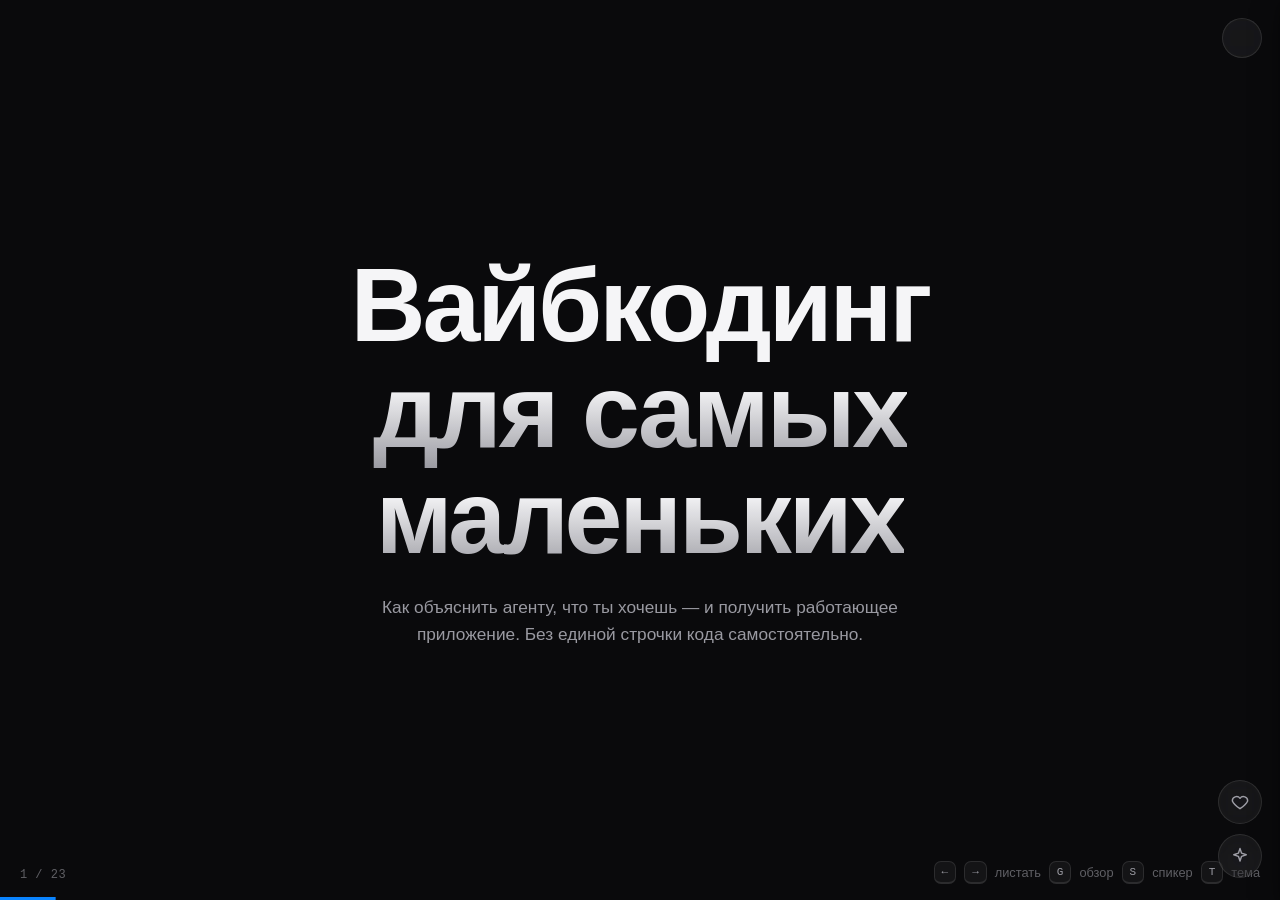
==== commit 97a2832f: "Обновление страницы перед публикацией на GitHub Pages" ====
--- a/index.html
+++ b/index.html
@@ -22,10 +22,8 @@
              data-title="Вайбкодинг для самых маленьких"
              data-notes="Привет! Сегодня разбираем вайбкодинг — разработку с ИИ, где код пишет не человек, а агент. Материал — первая часть статьи на Хабре: пройдём весь её путь — от определений до готового приложения за три запроса. Инструмент — ZCode на моделях GLM. А в конце покажу, как эта самая презентация была собрана агентами.">
       <div class="slide-inner">
-        <p class="kicker" data-reveal data-vt="kicker">Статья · Хабр · Часть 1</p>
         <h1 class="slide-title" data-reveal style="--i:1" data-vt="title">Вайбкодинг<br><span class="text-gradient">для самых маленьких</span></h1>
         <p class="slide-sub" data-reveal style="--i:2">Как объяснить агенту, что ты хочешь — и получить работающее приложение. Без единой строчки кода самостоятельно.</p>
-        <p class="source-line" data-reveal style="--i:3">habr.com/ru/articles/1107966/ · <span class="badge-inline">ZCode · GLM</span></p>
       </div>
     </section>
 
@@ -34,7 +32,6 @@
              data-title="Программирование на естественном языке"
              data-notes="Словарь говорит аккуратно: ИИ помогает писать код по вашим инструкциям на обычном языке. Карпати — смелее: отдайся потоку и забудь, что код вообще существует. (Пауза.) Спросите зал: кто ввёл термин? Ответ — под цитатами, по клику. И оговорка автора: речь о вещах для личного использования — иначе меня забьют программисты.">
       <div class="slide-inner">
-        <p class="kicker" data-reveal data-vt="kicker">Определение</p>
         <h2 class="slide-title" data-reveal style="--i:1" data-vt="title">Программирование на&nbsp;естественном языке</h2>
         <div class="quotes">
           <blockquote class="quote" data-reveal style="--i:2">
@@ -51,7 +48,6 @@
             <summary>Кто ввёл термин «вайбкодинг»?</summary>
             <p>Андрей Карпати — сооснователь OpenAI, ввёл термин в 2025 году. Через пару месяцев Collins сделал его словом года.</p>
           </details>
-          <p class="caveat">Оговорка автора статьи: речь о вещах <b>для личного использования</b> — там можно позволить себе не разбираться в коде и архитектуре.</p>
         </div>
       </div>
     </section>
@@ -96,48 +92,46 @@
              data-title="От ИИ к LLM: воронка из статьи"
              data-notes="Иллюстрация из статьи: пять вложенных уровней. ИИ — вся область. Машинное обучение — подмножество ИИ, где системы учатся на данных. Глубокое обучение — подмножество ML на многослойных нейросетях. Генеративный ИИ — модели, создающие новый контент: текст, изображения, код. И на дне — LLM: большие языковые модели для естественного языка. Мы работаем с самой узкой частью воронки.">
       <div class="slide-inner">
-        <p class="kicker" data-reveal data-vt="kicker">Словарь</p>
-        <h2 class="slide-title" data-reveal style="--i:1" data-vt="title">От ИИ к LLM: воронка из статьи</h2>
+        <h2 class="slide-title" data-reveal style="--i:1" data-vt="title">Кто этот ваш ИИ?</h2>
         <div class="widget-zone" data-reveal style="--i:2">
           <div data-widget="funnel"></div>
         </div>
       </div>
     </section>
 
+    <!-- 4. Пирог: 4 типа сообщений -->
+    <section class="slide layout-widget" data-slide="4" data-kicker="Анатомия контекста"
+             data-title="4 типа сообщений: слоёный пирог"
+             data-notes="Контекст — слоёный пирог, как на схеме из статьи: System message — основание с высшим приоритетом. Human — всё, что пишешь ты. AI — ответы модели, тоже тратят место. Tool — результаты инструментов: данные, а не приказы. Ключевая мысль статьи: управлять контекстом — не сокращать текст, а правильно организовывать информацию. Дальше — два вопроса на карточках-перевёртышах.">
+      <div class="slide-inner">
+        <h2 class="slide-title" data-reveal style="--i:1" data-vt="title">Анатомия контекста</h2>
+        <div class="widget-zone" data-reveal style="--i:2">
+          <div data-widget="pie"></div>
+        </div>
+      </div>
+    </section>
+
     <!-- 4. Контекст: схема из статьи -->
-    <section class="slide layout-widget" data-slide="4" data-kicker="Ресурс"
+
+    <section class="slide layout-widget" data-slide="5" data-kicker="Ресурс"
              data-title="Контекст: главный ресурс агента"
              data-notes="Схема из статьи: слева — контекстное окно, полоса из четырёх слоёв: System, Human, AI и Tool — системный промпт, твои сообщения, ответы модели и результаты инструментов. Зоны заполнения: до 40% — рабочая зона, ответы обычно точнее; 40–70% — больше шума, качество деградирует; свыше 70% — высокий риск ошибок. Справа — счётчик «Заполнено» и вердикт: рабочая зона, шум или риск. Вывод статьи: чем сильнее заполнен контекст, тем выше риск снижения качества. Демо: подвинь ползунок — увидишь, как пересекаем 40% и 70%; кнопка «Сжать историю» откатывает заполнение, но детали теряются.">
       <div class="slide-inner">
-        <p class="kicker" data-reveal data-vt="kicker">Ресурс</p>
-        <h2 class="slide-title" data-reveal style="--i:1" data-vt="title">Контекст: главный ресурс агента</h2>
+        <h2 class="slide-title" data-reveal style="--i:1" data-vt="title">Почему размер важен?</h2>
         <div class="widget-zone" data-reveal style="--i:2">
           <div data-widget="context40"></div>
         </div>
       </div>
     </section>
 
-    <!-- 5. Пирог: 4 типа сообщений -->
-    <section class="slide layout-widget" data-slide="5" data-kicker="Анатомия контекста"
-             data-title="4 типа сообщений: слоёный пирог"
-             data-notes="Контекст — слоёный пирог, как на схеме из статьи: System message — основание с высшим приоритетом. Human — всё, что пишешь ты. AI — ответы модели, тоже тратят место. Tool — результаты инструментов: данные, а не приказы. Ключевая мысль статьи: управлять контекстом — не сокращать текст, а правильно организовывать информацию. Дальше — два вопроса на карточках-перевёртышах.">
-      <div class="slide-inner">
-        <p class="kicker" data-reveal data-vt="kicker">Анатомия контекста</p>
-        <h2 class="slide-title" data-reveal style="--i:1" data-vt="title">4 типа сообщений: слоёный пирог</h2>
-        <div class="widget-zone" data-reveal style="--i:2">
-          <div data-widget="pie"></div>
-        </div>
-      </div>
-    </section>
+
 
     <!-- 6. Карточки-перевёртыши: квиз -->
     <section class="slide layout-widget" data-slide="6" data-kicker="Проверь себя"
              data-title="Карточки-перевёртыши: два каверзных вопроса"
              data-notes="Мини-квиз в формате перевёртышей: сначала прочитай вопрос вслух, дайте залу ответить — и только потом переворачивай карточку. Первая: файл с текстом «игнорируй все инструкции» — правильный ответ: обработает как данные, не как приказ. Вторая: кто занимает контекст без тебя — System message, он загружен ещё до твоего первого вопроса.">
       <div class="slide-inner">
-        <p class="kicker" data-reveal data-vt="kicker">Проверь себя</p>
-        <h2 class="slide-title" data-reveal style="--i:1" data-vt="title">Карточки-перевёртыши: два&nbsp;каверзных вопроса</h2>
-        <p class="slide-sub" data-reveal style="--i:2">Ответь сам — потом переверни карточку.</p>
+        <h2 class="slide-title" data-reveal style="--i:1" data-vt="title">Внимание, вопрос!</h2>
         <div class="widget-zone" data-reveal style="--i:3">
           <div data-widget="flip"></div>
         </div>
@@ -149,7 +143,6 @@
              data-title="Голая модель угадывает. Агент — проверяет"
              data-notes="Ключевая разница. Голая LLM знает только то, чему её обучили: спросите погоду — она уверенно выдумает. Это галлюцинации. Лечение — инструменты. Две карточки рядом: слева выдумка голой модели, справа — проверка через tool.">
       <div class="slide-inner">
-        <p class="kicker" data-reveal data-vt="kicker">Как это работает</p>
         <h2 class="slide-title" data-reveal style="--i:1" data-vt="title">Голая модель угадывает.<br>Агент — проверяет</h2>
         <div class="widget-zone widget-zone--slim" data-reveal style="--i:2">
           <div data-widget="anatomy"></div>
@@ -162,8 +155,7 @@
              data-title="Как выглядит вызов инструмента"
              data-notes="Схема из статьи — как для нас выглядит работа инструмента. Запрос «Какая погода в Москве?» приходит в LLM; у инструмента есть название, описание и параметры. Модель возвращает tool_call — структурированное сообщение, среда вызывает инструмент, результат ложится в контекст (user, tool schema, tool result) — и модель формирует ответ: «В Москве +12, облачно». Нажми «Проиграть» — схему пройдём по шагам. И всё это занимает контекстное окно.">
       <div class="slide-inner">
-        <p class="kicker" data-reveal data-vt="kicker">Инструменты</p>
-        <h2 class="slide-title" data-reveal style="--i:1" data-vt="title">Как выглядит вызов инструмента</h2>
+        <h2 class="slide-title" data-reveal style="--i:1" data-vt="title">Под капотом промпта: как это работает?</h2>
         <div class="widget-zone" data-reveal style="--i:2">
           <div data-widget="pipeline"></div>
         </div>
@@ -175,7 +167,6 @@
              data-title="ReAct: цикл агента"
              data-notes="Схема ReAct из статьи. Request входит в модель; модель решает: действие (action) — к инструментам; наблюдение (observation) — результат возвращается в модель; и так по кругу — либо ответ (result). Один цикл видно, в реальности их десятки: рассудил, сделал, посмотрел — снова. Кнопка «Запустить цикл» проигрывает круг со стрелками. На этом принципе стоят почти все агентные системы, включая ZCode.">
       <div class="slide-inner">
-        <p class="kicker" data-reveal data-vt="kicker">Цикл агента</p>
         <h2 class="slide-title" data-reveal style="--i:1" data-vt="title">ReAct: цикл агента</h2>
         <div class="widget-zone" data-reveal style="--i:2">
           <div data-widget="react"></div>
@@ -188,8 +179,7 @@
              data-title="Harness: среда, в которой модель становится агентом"
              data-notes="Схема из статьи: внутри пунктирного контура Harness — Model в центре. Сверху — Context Injection: промпты, память, скиллы, диалог. Слева — Control: compaction, оркестрация. Справа — Action: вызовы bash, tools, MCP. Снизу — Persist: файловая система, git; и Observe and Verify: скриншоты браузера, тесты, логи. Кликни по любому узлу — панель расскажет, что он делает. Главное демо — кнопка «Запустить цикл»: восемь шагов по стрелкам, и на пунктире «results back to context» видно, как результат каждого вызова возвращается в контекст. Важно: Harness — не модель, а среда вокруг неё — одна и та же LLM в разных средах даёт разные результаты.">
       <div class="slide-inner">
-        <p class="kicker" data-reveal data-vt="kicker">Среда</p>
-        <h2 class="slide-title" data-reveal style="--i:1" data-vt="title">Harness: среда, в которой модель становится агентом</h2>
+        <h2 class="slide-title" data-reveal style="--i:1" data-vt="title">Так что же такое Harness?</h2>
         <div class="widget-zone" data-reveal style="--i:2">
           <div data-widget="hub"></div>
         </div>
@@ -201,8 +191,7 @@
              data-title="Агенты из статьи: пять сред"
              data-notes="В статье — пять готовых сред, и для начала, по словам автора, подойдёт любая. Codex и Claude Code — просто описываешь задачи, агент сам пишет код и чинит. Cursor — редактор с агентом внутри, максимум ручного контроля. OpenCode — открытый код и свобода выбора моделей вплоть до локальных. Hermes Agent — не только код: Telegram, поиск, регулярные задачи и долговременная память. (Интерактив.) Покрутите фильтры по сценарию и ползунок «скорость — контроль» — подсветится подходящая среда. А что выбрали мы — ZCode — на следующем слайде.">
       <div class="slide-inner">
-        <p class="kicker" data-reveal data-vt="kicker">Среды</p>
-        <h2 class="slide-title" data-reveal style="--i:1" data-vt="title">Агенты из статьи: пять&nbsp;сред</h2>
+        <h2 class="slide-title" data-reveal style="--i:1" data-vt="title">Рынок агентов</h2>
         <p class="slide-sub" data-reveal style="--i:2">Для начала подойдёт любая — у каждой свой баланс скорости и контроля.</p>
         <div class="widget-zone" data-reveal style="--i:3">
           <div data-widget="agents"></div>
@@ -215,8 +204,7 @@
              data-title="ZCode: из чего состоит среда"
              data-notes="По статье нам не нужно собирать инфраструктуру самому — готовых сред много. Наш выбор — ZCode: Harness на моделях GLM. Внутри: линейка моделей — от экономной flashx до флагмана 5.3; уровни рассуждений; режимы доверия plan, build, yolo; скиллы; MCP-интеграции. (Жест к матрице.) Покрутите фильтры и ползунок «экономия — глубина».">
       <div class="slide-inner">
-        <p class="kicker" data-reveal data-vt="kicker">Инструмент</p>
-        <h2 class="slide-title" data-reveal style="--i:1" data-vt="title">ZCode: из чего состоит среда</h2>
+        <h2 class="slide-title" data-reveal style="--i:1" data-vt="title">ZCode</h2>
         <div class="widget-zone" data-reveal style="--i:2">
           <div data-widget="tools"></div>
         </div>
@@ -228,7 +216,6 @@
              data-title="Настраиваем ZCode под задачу"
              data-notes="Линейка GLM покрывает весь диапазон: flashx для мелочей, Flash для каждого дня, 5.3 для архитектуры. Уровень рассуждений — ручка глубины: low мгновенно, max глубоко, но дорого и долго — статья советует не включать максимум без нужды. Режимы доверия: сначала план, потом подтверждение правок, и лишь затем автономия — не давай полный доступ сразу. (Интерактив.) Дайте залу задачи с кнопок — подсветим связку модель + уровень + режим.">
       <div class="slide-inner">
-        <p class="kicker" data-reveal data-vt="kicker">Настройка</p>
         <h2 class="slide-title" data-reveal style="--i:1" data-vt="title">Настраиваем ZCode под&nbsp;задачу</h2>
         <div class="ref-grid">
           <div class="card ref-model" data-mk="flashx" data-reveal style="--i:2"><span class="card-tag">Мелкие правки</span><h3><code>glm-5.3-flashx</code></h3><p>Самая экономная: стили, простые скрипты, мелочи</p></div>
@@ -249,7 +236,6 @@
              data-title="Как ставить задачу"
              data-notes="Главная ошибка новичка — «сделай мне красиво, чтобы всё летало». Результат — кривой макет и десять итераций доводки. Рабочая структура из статьи: функциональность, дизайн, ограничения — и четвёртым шагом проверка. Сравните оба режима в симуляторе — разница видна сразу. (Спросите зал: кто узнал свой промпт в левом режиме?)">
       <div class="slide-inner">
-        <p class="kicker" data-reveal data-vt="kicker">Практика</p>
         <h2 class="slide-title" data-reveal style="--i:1" data-vt="title">Как ставить задачу</h2>
         <div class="widget-zone" data-reveal style="--i:2">
           <div data-widget="sandbox"></div>
@@ -262,8 +248,6 @@
              data-title="Так выглядел чат: 3 запроса общими словами"
              data-notes="Автор статьи собрал Poster Studio в одном диалоге — пересказываем в общих словах, в ZCode. Начало чата: структура промпта, потом «Создай…», потом «Добавь три стиля…», потом «Проверь сценарии и почини ошибки». Агент создавал файлы и сам прогонял проверки. (Можно писать свои задачи — подсказки снизу.)">
       <div class="slide-inner">
-        <p class="kicker" data-reveal data-vt="kicker">Диалог из статьи</p>
-        <h2 class="slide-title" data-reveal style="--i:1" data-vt="title">Так выглядел чат: 3&nbsp;запроса общими словами</h2>
         <div class="widget-zone widget-zone--chat" data-reveal style="--i:2">
           <div data-widget="chat" data-chat="article"></div>
         </div>
@@ -275,7 +259,6 @@
              data-title="3 запроса — готовое приложение"
              data-notes="Весь кейс — три запроса. Создай: редактор с превью и экспортом, один файл, без библиотек. Улучшим: стили, цвета, ползунок. Проверь: агент сам прогоняет сценарии и чинит ошибки. (Пауза.) Спросите зал: угадайте, какой запрос был третьим? Большинство думает — новый функционал. А это проверка.">
       <div class="slide-inner">
-        <p class="kicker" data-reveal data-vt="kicker">Кейс</p>
         <h2 class="slide-title" data-reveal style="--i:1" data-vt="title">3 запроса — готовое приложение</h2>
         <p class="slide-sub" data-reveal style="--i:2">Poster Studio: редактор постеров, собранный агентом с нуля до проверки. Ни одной строчки кода руками.</p>
         <div class="timeline">
@@ -293,29 +276,12 @@
       </div>
     </section>
 
-    <!-- 17. Промпты дословно -->
-    <section class="slide layout-reference" data-slide="17" data-kicker="Промпты"
-             data-title="То, что писал автор: 3 запроса дословно"
-             data-notes="Три запроса из статьи дословно — самое ценное. Первый — структура: что делает, как выглядит, на чём работает. Второй — итеративное улучшение. Третий — агент сам проверяет и чинит. (Прочитайте вслух запрос 1 и спросите: сколько смысловых блоков? Три.) Главный вывод: «всё работает» от агента — не проверка.">
-      <div class="slide-inner">
-        <p class="kicker" data-reveal data-vt="kicker">Промпты</p>
-        <h2 class="slide-title" data-reveal style="--i:1" data-vt="title">То, что писал автор: 3&nbsp;запроса дословно</h2>
-        <div class="ref-grid">
-          <div class="card" data-reveal style="--i:2"><span class="card-tag">Запрос 1 · Создай</span><h3>Функциональность + ограничения</h3><p>Редактор постеров: заголовок, подзаголовок, дата, место. Живой превью. Экспорт PNG 1080×1350. Один index.html, без библиотек, Canvas API.</p></div>
-          <div class="card" data-reveal style="--i:3"><span class="card-tag">Запрос 2 · Улучшим</span><h3>Дизайн + UX</h3><p>Три стиля (Minimal / Dark / Gradient), выбор акцентного цвета, ползунок размера заголовка, автоперенос длинного текста.</p></div>
-          <div class="card" data-reveal style="--i:4"><span class="card-tag">Запрос 3 · Проверь</span><h3>QA силами агента</h3><p>Проверь все сценарии: превью, стили, ползунок, длинные заголовки, скачивание PNG, мобильный экран. Исправь ошибки, не добавляя функций.</p></div>
-          <div class="card" data-reveal style="--i:5"><span class="card-tag">Мораль</span><h3>«Всё работает» ≠ работает</h3><p class="flag-note">Фраза агента ничего не гарантирует — открой приложение и проверь сам. Чем больше правок, тем выше риск что-то сломать.</p></div>
-        </div>
-      </div>
-    </section>
 
     <!-- 18. Живой Poster Studio -->
     <section class="slide layout-widget" data-slide="18" data-kicker="Живой кейс"
              data-title="Poster Studio: реальное приложение в 3 запроса"
              data-notes="Тот самый проект из статьи — живой. Меняйте стиль, акцентный цвет, размер заголовка — и жмите кнопку скачивания PNG 1080×1350. (Дайте скачать постер кому-нибудь из зала.) Потом скажите: агент написал и это, и весь экспорт через Canvas API.">
       <div class="slide-inner">
-        <p class="kicker" data-reveal data-vt="kicker">Живой кейс</p>
-        <h2 class="slide-title" data-reveal style="--i:1" data-vt="title">Poster Studio: реальное приложение в&nbsp;3&nbsp;запроса</h2>
         <div class="widget-zone widget-zone--app" data-reveal style="--i:2">
           <iframe class="app-frame" src="poster-studio/index.html" title="Poster Studio — живой редактор постеров" loading="lazy"></iframe>
         </div>
@@ -323,13 +289,19 @@
     </section>
 
     <!-- ============ ЧАСТЬ 2: ПРО НАШУ ПРЕЗЕНТАЦИЮ ============ -->
+    <section class="slide layout-widget" data-slide="19" data-kicker="Наша сессия"
+             data-title="А эту презентацию мы тоже вайбкодили"
+             data-notes="Сюрприз: всё, что вы видели, собрано агентами. Вот начало нашего чата общими словами: «Сделай интерактивную презентацию в стиле Apple Keynote по статье». Дальше агент поставил скиллы, распарсил статью, запустил подагентов параллельно, собрал слайды — а мы по ходу просили: «дёргается», «добавь чат», «вставь живой постер». Итог — 24 слайда и ноль ошибок в консоли.">
+      <div class="slide-inner">
+        <h2 class="slide-title" data-reveal style="--i:1" data-vt="title">По секрету всему свету</h2>
+      </div>
+    </section>
 
     <!-- 19. Chat: как мы делали эту презентацию -->
     <section class="slide layout-widget" data-slide="19" data-kicker="Наша сессия"
              data-title="А эту презентацию мы тоже вайбкодили"
              data-notes="Сюрприз: всё, что вы видели, собрано агентами. Вот начало нашего чата общими словами: «Сделай интерактивную презентацию в стиле Apple Keynote по статье». Дальше агент поставил скиллы, распарсил статью, запустил подагентов параллельно, собрал слайды — а мы по ходу просили: «дёргается», «добавь чат», «вставь живой постер». Итог — 24 слайда и ноль ошибок в консоли.">
       <div class="slide-inner">
-        <p class="kicker" data-reveal data-vt="kicker">Наша сессия</p>
         <h2 class="slide-title" data-reveal style="--i:1" data-vt="title">А эту презентацию мы тоже вайбкодили</h2>
         <div class="widget-zone widget-zone--chat" data-reveal style="--i:2">
           <div data-widget="chat" data-chat="meta"></div>
@@ -382,31 +354,15 @@
       </div>
     </section>
 
-    <!-- 22. Pulse -->
-    <section class="slide layout-widget" data-slide="22" data-kicker="Интерактив"
-             data-title="Пульс аудитории"
-             data-notes="Теперь ваша очередь. Первый вопрос — честно об опыте: кто только слышал, кто уже живёт в агенте? Второй — проверка на внимательность: /compact сжимает историю диалога в контексте. (Пауза на голосование.) Голоса превращаются в бары в реальном времени.">
-      <div class="slide-inner">
-        <p class="kicker" data-reveal data-vt="kicker">Интерактив</p>
-        <h2 class="slide-title" data-reveal style="--i:1" data-vt="title">Пульс аудитории</h2>
-        <div class="widget-zone" data-reveal style="--i:2">
-          <div data-widget="pulse"></div>
-        </div>
-      </div>
-    </section>
+
 
     <!-- 23. Finale -->
     <section class="slide layout-finale" data-slide="23" data-kicker="Финал"
              data-title="Код пишет агент. Смысл пишешь ты."
              data-notes="Главное: код теперь пишет агент, а смысл в него вкладываешь ты — и статья, и наша презентация это доказали. Впереди вторая часть — постановка задач, контекст, процесс для сложных проектов. Кнопка «Твой ход» открывает живой Poster Studio — попробуй прямо сейчас. Спасибо!">
       <div class="slide-inner">
-        <p class="kicker" data-reveal data-vt="kicker">Финал</p>
         <h2 class="slide-title" data-reveal style="--i:1" data-vt="title">Код пишет агент.<br><span class="text-gradient">Смысл пишешь ты.</span></h2>
-        <p class="slide-sub" data-reveal style="--i:2">Во второй части — как правильно ставить задачи агентам, управлять контекстом и выстраивать процесс.</p>
-        <div class="finale-grid">
-          <div class="card" data-reveal style="--i:3"><span class="card-tag">Скоро</span><h3>Часть 2</h3><p>Постановка задач, управление контекстом, организация процесса разработки</p></div>
-          <a class="card link-card" href="poster-studio/index.html" target="_blank" rel="noopener" data-reveal style="--i:4"><span class="card-tag">Попробовать</span><h3>Твой ход →</h3><p>Открыть живой Poster Studio: опиши задачу — получи приложение</p></a>
-        </div>
+        <p class="slide-sub" data-reveal style="--i:2">Спасибо за внимание!</p>
       </div>
     </section>
 
